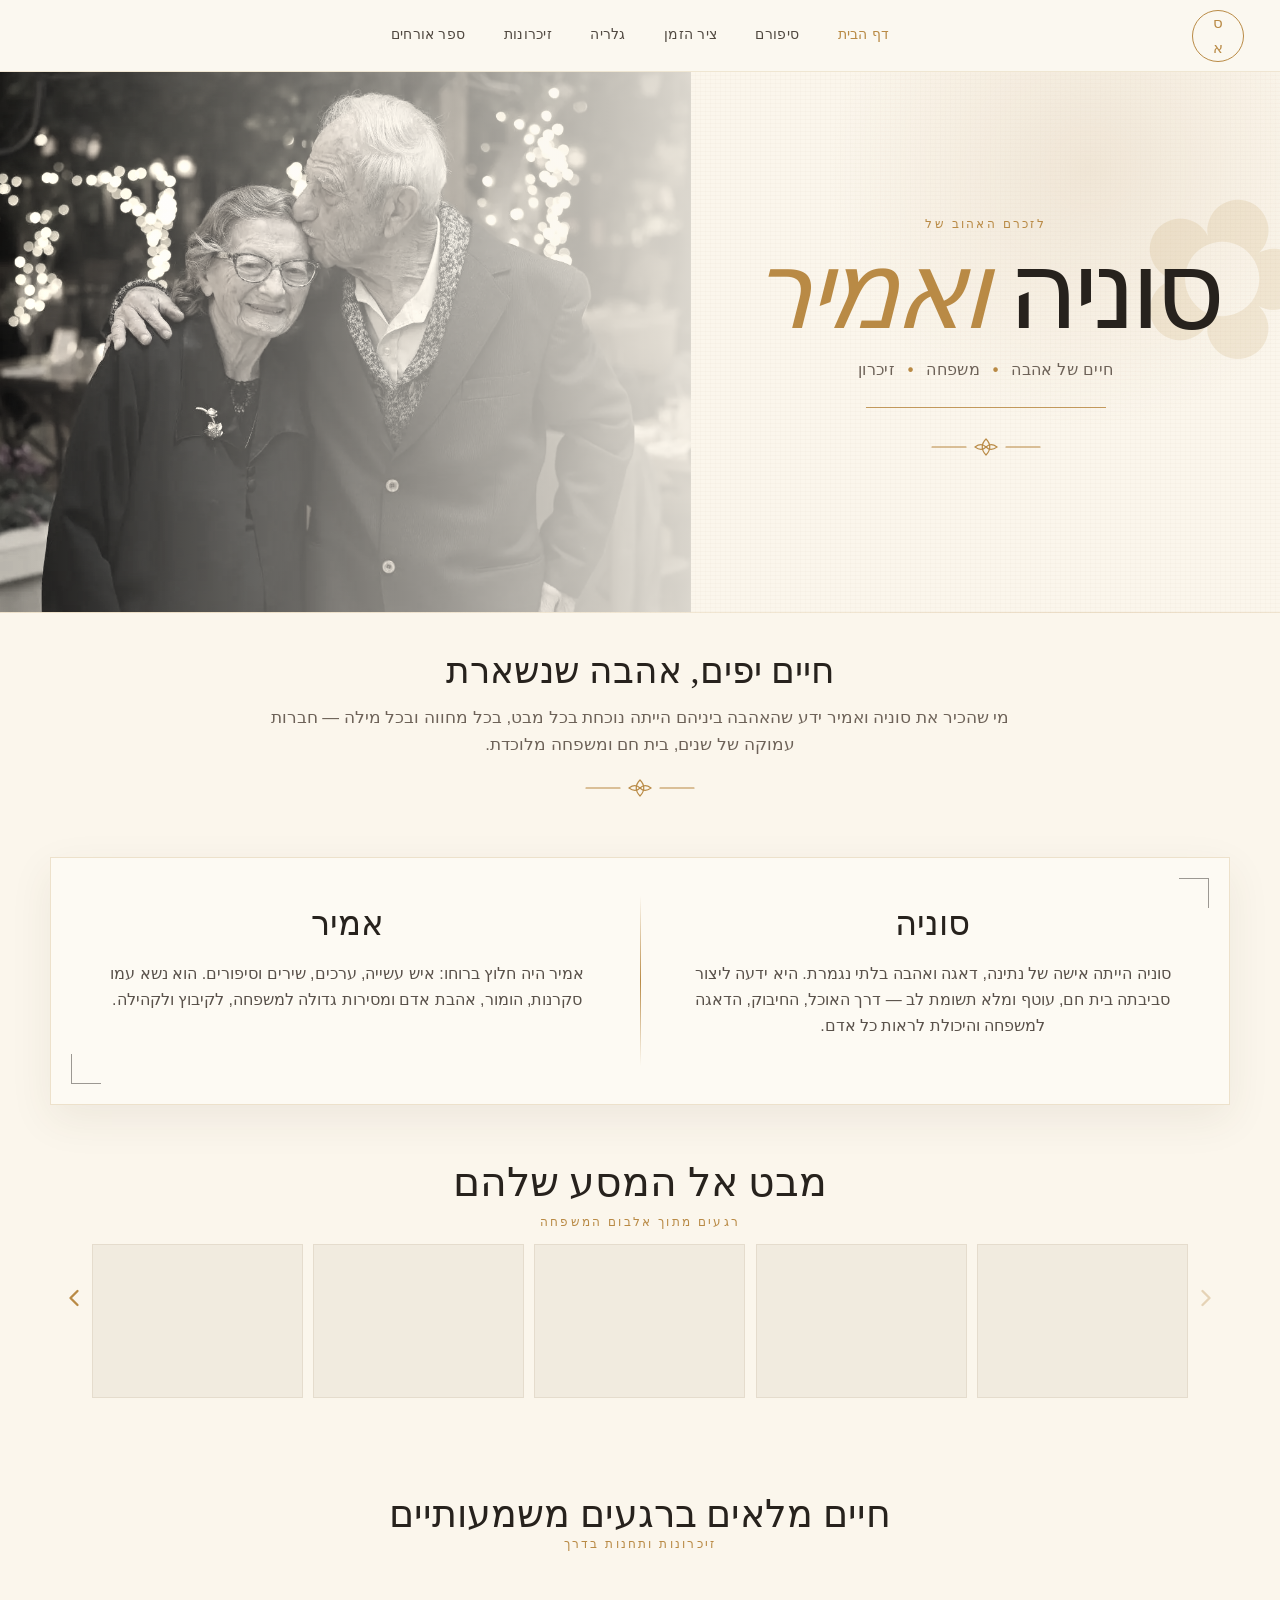
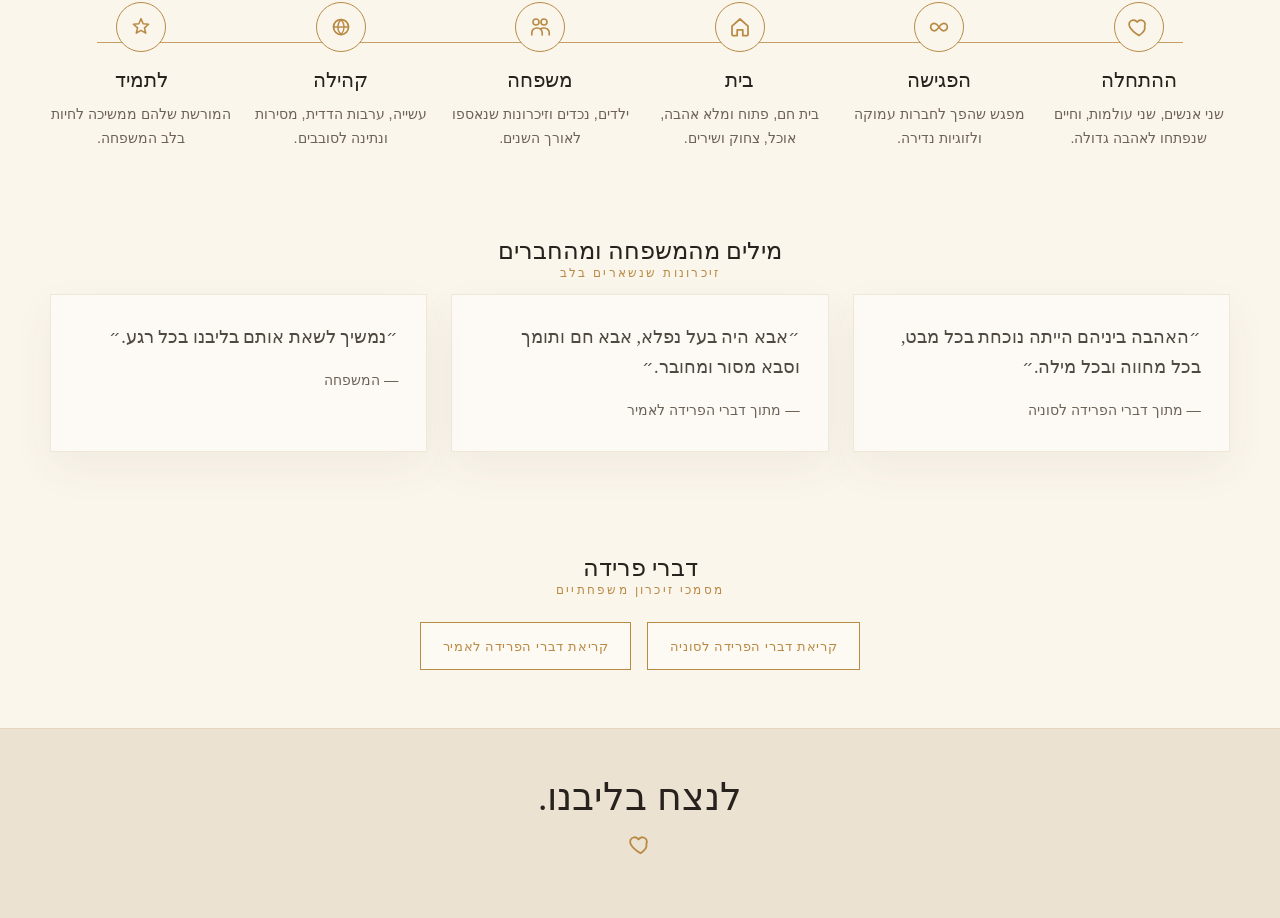
==== option-1-classic-book.html @ 961bb58c "Add files via upload" ====
<!doctype html>
<html lang="he" dir="rtl">
<head>
  <meta charset="utf-8" />
  <meta name="viewport" content="width=device-width, initial-scale=1" />
  <title>סוניה ואמיר פלוט | ספר זיכרון קלאסי</title>
  <meta name="description" content="עמוד זיכרון קלאסי, בהיר ואלגנטי לסוניה ואמיר פלוט." />
  <link rel="icon" href="data:image/svg+xml,%3Csvg xmlns='http://www.w3.org/2000/svg' viewBox='0 0 64 64'%3E%3Crect width='64' height='64' rx='32' fill='%23f6efe4'/%3E%3Ctext x='32' y='39' text-anchor='middle' font-size='24' fill='%23b98a45'%3E%D7%A1%D7%90%3C/text%3E%3C/svg%3E">
  <link rel="preload" as="image" href="assets/shared-webp/photo-24.webp" fetchpriority="high" />
  <link rel="stylesheet" href="assets/css/styles.css" />
</head>
<body class="memorial-page design-classic">
  <header class="site-header classic-header">
    <a class="brand monogram" href="index.html" aria-label="חזרה לבחירת עיצוב"><span>ס</span><span>א</span></a>
    <button class="nav-toggle" type="button" data-nav-toggle aria-label="פתיחת תפריט" aria-expanded="false">תפריט</button>
    <nav class="site-nav" data-nav aria-label="ניווט ראשי">
      <a href="#home" class="active">דף הבית</a><a href="#story" class="">סיפורם</a><a href="#timeline" class="">ציר הזמן</a><a href="#gallery" class="">גלריה</a><a href="#tributes" class="">זיכרונות</a><a href="#guestbook" class="">ספר אורחים</a>
    </nav>
    
  </header>

  <main id="home">
    <section class="classic-hero linen">
      <div class="classic-hero-image">
        <img src="assets/shared-webp/photo-24.webp" alt="סוניה ואמיר פלוט יחד" loading="eager" decoding="async" fetchpriority="high" width="1275" height="866">
      </div>
      <div class="classic-hero-copy">
        <p class="eyebrow">לזכרם האהוב של</p>
        <h1>סוניה <em>ואמיר</em></h1>
        <p class="life-dates">חיים של אהבה <span>•</span> משפחה <span>•</span> זיכרון</p>
        <div class="title-rule" aria-hidden="true"></div>
        <div class="gold-flourish" aria-hidden="true"><svg class="flourish-icon" viewBox="0 0 120 24" fill="none" aria-hidden="true"><path d="M6 12h34M80 12h34" stroke="currentColor" stroke-width="1.2" stroke-linecap="round"/><path d="M60 4c5 5 5 11 0 16-5-5-5-11 0-16Z" stroke="currentColor" stroke-width="1.2"/><path d="M49 12c4-3 8-3 11 0-3 3-7 3-11 0Zm22 0c-4-3-8-3-11 0 3 3 7 3 11 0Z" stroke="currentColor" stroke-width="1.1"/></svg></div>
      </div>
    </section>

    <section class="classic-intro section-wrap">
      <h2>חיים יפים, אהבה שנשארת</h2>
      <p>מי שהכיר את סוניה ואמיר ידע שהאהבה ביניהם הייתה נוכחת בכל מבט, בכל מחווה ובכל מילה — חברות עמוקה של שנים, בית חם ומשפחה מלוכדת.</p>
      <div class="gold-flourish" aria-hidden="true"><svg class="flourish-icon" viewBox="0 0 120 24" fill="none" aria-hidden="true"><path d="M6 12h34M80 12h34" stroke="currentColor" stroke-width="1.2" stroke-linecap="round"/><path d="M60 4c5 5 5 11 0 16-5-5-5-11 0-16Z" stroke="currentColor" stroke-width="1.2"/><path d="M49 12c4-3 8-3 11 0-3 3-7 3-11 0Zm22 0c-4-3-8-3-11 0 3 3 7 3 11 0Z" stroke="currentColor" stroke-width="1.1"/></svg></div>
    </section>

    <section id="story" class="classic-duo section-wrap">
      <article>
        <span class="corner corner-a"></span>
        <h3>סוניה</h3>
        <p>סוניה הייתה אישה של נתינה, דאגה ואהבה בלתי נגמרת. היא ידעה ליצור סביבתה בית חם, עוטף ומלא תשומת לב — דרך האוכל, החיבוק, הדאגה למשפחה והיכולת לראות כל אדם.</p>
      </article>
      <div class="classic-divider" aria-hidden="true"></div>
      <article>
        <span class="corner corner-b"></span>
        <h3>אמיר</h3>
        <p>אמיר היה חלוץ ברוחו: איש עשייה, ערכים, שירים וסיפורים. הוא נשא עמו סקרנות, הומור, אהבת אדם ומסירות גדולה למשפחה, לקיבוץ ולקהילה.</p>
      </article>
    </section>

    <section id="gallery" class="classic-gallery section-wrap" data-gallery>
      <div class="section-heading centered">
        <h2>מבט אל המסע שלהם</h2>
        <p class="eyebrow">רגעים מתוך אלבום המשפחה</p>
      </div>
      <button class="gallery-arrow prev" data-gallery-prev aria-label="תמונות קודמות"></button>
      <div class="gallery-window">
        <div class="gallery-track classic-track" data-gallery-track>
          <img src="assets/shared-webp/photo-14.webp" alt="סוניה ואמיר ביום חתונתם"  loading="lazy" decoding="async" width="619" height="1100">
          <img src="assets/shared-webp/photo-24.webp" alt="סוניה ואמיר ברגע משפחתי"  loading="lazy" decoding="async" fetchpriority="high" width="1275" height="866">
          <img src="assets/shared-webp/photo-10.webp" alt="סוניה ואמיר בטיול"  loading="lazy" decoding="async" width="1100" height="534">
          <img src="assets/shared-webp/photo-11.webp" alt="מפגש משפחתי"  loading="lazy" decoding="async" width="1100" height="825">
          <img src="assets/shared-webp/photo-13.webp" alt="חגיגה משפחתית"  loading="lazy" decoding="async" width="1100" height="1100">
          <img src="assets/shared-webp/photo-15.webp" alt="תמונה משפחתית ישנה"  loading="lazy" decoding="async" width="1100" height="619">
          <img src="assets/shared-webp/photo-17.webp" alt="משפחה וחברים"  loading="lazy" decoding="async" width="1100" height="825">
          <img src="assets/shared-webp/photo-19.webp" alt="דיוקן משפחתי מן העבר"  loading="lazy" decoding="async" width="1100" height="762">
          <img src="assets/shared-webp/photo-20.webp" alt="תמונה ישנה מאלבום המשפחה"  loading="lazy" decoding="async" width="1100" height="747">
          <img src="assets/shared-webp/photo-21.webp" alt="אמיר ברגע של שיחה"  loading="lazy" decoding="async" width="1100" height="825">
        </div>
      </div>
      <button class="gallery-arrow next" data-gallery-next aria-label="תמונות הבאות"></button>
    </section>

    <section id="timeline" class="classic-timeline section-wrap">
      <div class="section-heading centered">
        <h2>חיים מלאים ברגעים משמעותיים</h2>
        <p class="eyebrow">זיכרונות ותחנות בדרך</p>
      </div>
      <ol class="timeline-row">
        <li><span><svg class="ui-icon" viewBox="0 0 24 24" fill="none" aria-hidden="true"><path d="M12 20.5s-7.2-4.35-9.4-8.85C1.15 8.7 2.75 5.5 5.85 5.1c1.75-.22 3.35.62 4.25 2.02.9-1.4 2.5-2.24 4.25-2.02 3.1.4 4.7 3.6 3.25 6.55C19.2 16.15 12 20.5 12 20.5Z" stroke="currentColor" stroke-width="1.75" stroke-linejoin="round"/></svg></span><strong>ההתחלה</strong><p>שני אנשים, שני עולמות, וחיים שנפתחו לאהבה גדולה.</p></li>
        <li><span><svg class="ui-icon" viewBox="0 0 24 24" fill="none" aria-hidden="true"><path d="M7.4 8.25c2.45 0 3.45 2.05 4.6 3.75 1.15-1.7 2.15-3.75 4.6-3.75a3.75 3.75 0 0 1 0 7.5c-2.45 0-3.45-2.05-4.6-3.75-1.15 1.7-2.15 3.75-4.6 3.75a3.75 3.75 0 0 1 0-7.5Z" stroke="currentColor" stroke-width="1.75" stroke-linecap="round" stroke-linejoin="round"/></svg></span><strong>הפגישה</strong><p>מפגש שהפך לחברות עמוקה ולזוגיות נדירה.</p></li>
        <li><span><svg class="ui-icon" viewBox="0 0 24 24" fill="none" aria-hidden="true"><path d="M4 11.2 12 4l8 7.2v8.3a1 1 0 0 1-1 1h-4.2v-5.6H9.2v5.6H5a1 1 0 0 1-1-1v-8.3Z" stroke="currentColor" stroke-width="1.75" stroke-linecap="round" stroke-linejoin="round"/></svg></span><strong>בית</strong><p>בית חם, פתוח ומלא אהבה, אוכל, צחוק ושירים.</p></li>
        <li><span><svg class="ui-icon" viewBox="0 0 24 24" fill="none" aria-hidden="true"><path d="M8 10a3 3 0 1 0 0-6 3 3 0 0 0 0 6Zm8 0a3 3 0 1 0 0-6 3 3 0 0 0 0 6ZM3.8 20v-2.1A4.9 4.9 0 0 1 8.7 13h.6a4.9 4.9 0 0 1 4.9 4.9V20M13.3 13.55A4.8 4.8 0 0 1 16 13h.4a4.8 4.8 0 0 1 4.8 4.8V20" stroke="currentColor" stroke-width="1.65" stroke-linecap="round" stroke-linejoin="round"/></svg></span><strong>משפחה</strong><p>ילדים, נכדים וזיכרונות שנאספו לאורך השנים.</p></li>
        <li><span><svg class="ui-icon" viewBox="0 0 24 24" fill="none" aria-hidden="true"><circle cx="12" cy="12" r="7.5" stroke="currentColor" stroke-width="1.75"/><path d="M4.5 12h15M12 4.5c2.1 2.25 3.15 4.75 3.15 7.5S14.1 17.25 12 19.5C9.9 17.25 8.85 14.75 8.85 12S9.9 6.75 12 4.5Z" stroke="currentColor" stroke-width="1.35" stroke-linecap="round"/></svg></span><strong>קהילה</strong><p>עשייה, ערבות הדדית, מסירות ונתינה לסובבים.</p></li>
        <li><span><svg class="ui-icon" viewBox="0 0 24 24" fill="none" aria-hidden="true"><path d="m12 3.7 2.15 5.05 5.45.48-4.13 3.6 1.23 5.34L12 15.42l-4.7 2.75 1.23-5.34-4.13-3.6 5.45-.48L12 3.7Z" stroke="currentColor" stroke-width="1.6" stroke-linejoin="round"/></svg></span><strong>לתמיד</strong><p>המורשת שלהם ממשיכה לחיות בלב המשפחה.</p></li>
      </ol>
    </section>

    <section id="tributes" class="classic-tributes section-wrap">
      <div class="section-heading centered">
        <h2>מילים מהמשפחה ומהחברים</h2>
        <p class="eyebrow">זיכרונות שנשארים בלב</p>
      </div>
      <div class="quote-grid">
        <blockquote>״האהבה ביניהם הייתה נוכחת בכל מבט, בכל מחווה ובכל מילה.״<cite>— מתוך דברי הפרידה לסוניה</cite></blockquote>
        <blockquote>״אבא היה בעל נפלא, אבא חם ותומך וסבא מסור ומחובר.״<cite>— מתוך דברי הפרידה לאמיר</cite></blockquote>
        <blockquote>״נמשיך לשאת אותם בליבנו בכל רגע.״<cite>— המשפחה</cite></blockquote>
      </div>
    </section>

    <section id="guestbook" class="memorial-documents section-wrap">
      <div class="section-heading centered">
        <h2>דברי פרידה</h2>
        <p class="eyebrow">מסמכי זיכרון משפחתיים</p>
      </div>
      <div class="document-links">
        <a href="assets/docs/farewell-sonia.pdf" target="_blank" rel="noopener">קריאת דברי הפרידה לסוניה</a>
        <a href="assets/docs/farewell-amir.pdf" target="_blank" rel="noopener">קריאת דברי הפרידה לאמיר</a>
      </div>
    </section>
  </main>

  <footer class="classic-footer">
    <p>לנצח בליבנו.</p>
    <span><svg class="ui-icon" viewBox="0 0 24 24" fill="none" aria-hidden="true"><path d="M12 20.5s-7.2-4.35-9.4-8.85C1.15 8.7 2.75 5.5 5.85 5.1c1.75-.22 3.35.62 4.25 2.02.9-1.4 2.5-2.24 4.25-2.02 3.1.4 4.7 3.6 3.25 6.55C19.2 16.15 12 20.5 12 20.5Z" stroke="currentColor" stroke-width="1.75" stroke-linejoin="round"/></svg></span>
  </footer>
  <script src="assets/js/main.js"></script>
</body>
</html>
---- assets/css/styles.css ----
:root {
  --serif: 'Noto Serif Hebrew', 'Times New Roman', Georgia, serif;
  --sans: 'Segoe UI', Arial, 'Noto Sans Hebrew', sans-serif;
  --ivory: #fbf6ec;
  --paper: #f4ecdf;
  --paper-2: #eadbc6;
  --ink: #27221d;
  --muted: #70655b;
  --gold: #b98a45;
  --copper: #bd7747;
  --bronze: #a8663e;
  --deep: #141211;
  --deep-2: #1d1a18;
  --plum: #342632;
  --aubergine: #45313d;
  --line: rgba(185, 138, 69, .28);
  --shadow: 0 26px 80px rgba(83, 58, 33, .16);
  --dark-shadow: 0 28px 90px rgba(0,0,0,.44);
}

* { box-sizing: border-box; }
html { scroll-behavior: smooth; direction: rtl; }
body {
  margin: 0;
  font-family: var(--sans);
  color: var(--ink);
  background: var(--ivory);
  line-height: 1.65;
  text-rendering: optimizeLegibility;
}
img { max-width: 100%; display: block; }
.ui-icon, .link-icon { inline-size: 1.2em; block-size: 1.2em; display: inline-block; vertical-align: -0.18em; }
.flourish-icon { inline-size: min(120px, 40vw); block-size: auto; display: inline-block; }
a { color: inherit; text-decoration: none; }
button, input, textarea { font: inherit; }
::selection { background: rgba(185, 138, 69, .28); }

.linen {
  background:
    radial-gradient(circle at 14% 20%, rgba(185,138,69,.12), transparent 30%),
    radial-gradient(circle at 85% 18%, rgba(226,210,188,.45), transparent 22%),
    repeating-linear-gradient(0deg, rgba(122,91,55,.025), rgba(122,91,55,.025) 1px, transparent 1px, transparent 4px),
    repeating-linear-gradient(90deg, rgba(122,91,55,.018), rgba(122,91,55,.018) 1px, transparent 1px, transparent 5px),
    var(--ivory);
}
.paper-grain {
  background:
    radial-gradient(circle at 10% 15%, rgba(170,130,61,.12), transparent 27%),
    radial-gradient(circle at 80% 10%, rgba(60,45,30,.055), transparent 30%),
    repeating-linear-gradient(90deg, rgba(60,48,35,.023), rgba(60,48,35,.023) 1px, transparent 1px, transparent 5px),
    #fbf8f1;
}
.section-wrap { width: min(1180px, calc(100% - 44px)); margin-inline: auto; }
.centered { text-align: center; }
.eyebrow {
  margin: 0 0 .7rem;
  color: var(--gold);
  font-weight: 800;
  font-size: .78rem;
  letter-spacing: .18em;
  text-transform: uppercase;
}
.section-heading h2,
.chapter-heading h2 {
  font-family: var(--serif);
  font-weight: 500;
  line-height: 1;
  margin: 0;
}
.life-dates { color: var(--muted); font-weight: 600; letter-spacing: .02em; }
.life-dates span { color: var(--gold); margin-inline: .5rem; }
.thin-rule, .title-rule { width: 92px; height: 1px; background: var(--gold); margin: 24px 0; opacity: .85; }
.outline-button,
.copper-button,
.ghost-button,
.document-links a,
.candle-button {
  display: inline-flex;
  align-items: center;
  justify-content: center;
  min-height: 44px;
  border: 1px solid currentColor;
  padding: .76rem 1.35rem;
  font-weight: 800;
  font-size: .82rem;
  letter-spacing: .05em;
  transition: transform .18s ease, background .18s ease, border-color .18s ease, color .18s ease;
  cursor: pointer;
}
.outline-button:hover,
.copper-button:hover,
.ghost-button:hover,
.document-links a:hover,
.candle-button:hover { transform: translateY(-2px); }
.text-link { color: var(--gold); font-weight: 800; font-size: .92rem; letter-spacing: .02em; }
.desktop-only { display: inline-flex; }

/* Index */
.index-page {
  min-height: 100vh;
  display: grid;
  place-items: center;
  background:
    radial-gradient(circle at 12% 20%, rgba(185,145,77,.18), transparent 26%),
    radial-gradient(circle at 86% 82%, rgba(83,55,33,.12), transparent 30%),
    #f7f0e6;
}
.option-index { width: min(1120px, calc(100% - 36px)); padding: 60px 0; }
.index-kicker { margin: 0 0 .6rem; color: var(--gold); font-weight: 800; letter-spacing: .14em; }
.option-index h1 { font-family: var(--serif); font-size: clamp(3.4rem, 8vw, 7rem); line-height: .9; margin: 0 0 1.2rem; letter-spacing: -.04em; font-weight: 500; }
.index-intro { max-width: 780px; color: #62574c; font-size: 1.12rem; }
.option-grid { display: grid; grid-template-columns: repeat(3, 1fr); gap: 18px; margin-top: 42px; }
.option-card {
  min-height: 360px;
  border: 1px solid rgba(68,49,32,.12);
  padding: 28px;
  display: flex;
  flex-direction: column;
  justify-content: flex-end;
  position: relative;
  overflow: hidden;
  box-shadow: var(--shadow);
}
.option-card::before { content: ''; position: absolute; inset: 0; opacity: .93; transition: transform .3s ease; }
.option-card:hover::before { transform: scale(1.04); }
.option-card > * { position: relative; z-index: 1; }
.option-card span { color: var(--gold); letter-spacing: .12em; font-size: .82rem; font-weight: 800; }
.option-card h2 { font-family: var(--serif); font-size: 2.35rem; line-height: 1; margin: .8rem 0; font-weight: 500; }
.option-card p { max-width: 310px; margin: 0; color: #655c52; }
.classic-card::before { background: linear-gradient(180deg, rgba(255,255,255,.25), rgba(248,241,230,.96)), url('../shared-webp/photo-24.webp') center/cover; }
.gallery-card::before { background: linear-gradient(135deg, rgba(251,248,241,.94), rgba(224,210,190,.86)), url('../shared-webp/photo-14.webp') center/cover; }
.museum-card { color: #f7ead9; background: #171514; }
.museum-card::before { background: linear-gradient(180deg, rgba(12,10,9,.08), rgba(12,10,9,.92)), url('../shared-webp/photo-24.webp') center/cover; }
.museum-card p { color: #d3bca2; }
.index-note { margin-top: 34px; padding: 24px; background: rgba(255,255,255,.38); border: 1px solid rgba(185,138,69,.2); }
.index-note h2 { font-family: var(--serif); margin: 0 0 .35rem; font-size: 1.7rem; font-weight: 500; }
.index-note p { margin: 0; color: var(--muted); }
code { direction: ltr; unicode-bidi: embed; background: rgba(255,255,255,.6); border: 1px solid rgba(0,0,0,.06); padding: .08rem .35rem; border-radius: 6px; }

/* Shared header */
.site-header {
  position: sticky;
  top: 0;
  z-index: 20;
  min-height: 72px;
  padding: 0 36px;
  display: flex;
  align-items: center;
  gap: 26px;
  border-bottom: 1px solid rgba(185,145,77,.18);
  backdrop-filter: blur(14px);
}
.brand { font-family: var(--serif); color: var(--gold); font-weight: 700; white-space: nowrap; }
.monogram {
  width: 52px;
  height: 52px;
  border: 1px solid var(--gold);
  border-radius: 999px;
  display: grid;
  place-items: center;
  line-height: .85;
  font-size: .92rem;
  letter-spacing: .04em;
}
.site-nav { margin-inline-start: auto; display: flex; align-items: center; gap: clamp(16px, 3vw, 40px); }
.site-nav a { font-size: .86rem; letter-spacing: .02em; font-weight: 800; color: #514941; }
.site-nav a.active,
.site-nav a:hover { color: var(--gold); }
.nav-toggle { display: none; margin-inline-start: auto; border: 1px solid var(--line); background: transparent; color: inherit; padding: .55rem .8rem; letter-spacing: .05em; }

/* Option 1 — classic printed memorial book */
.design-classic { --gold: #b98a45; --muted: #6d6258; --deep: #25231f; background: var(--ivory); }
.classic-header { background: rgba(251,248,241,.87); justify-content: center; }
.classic-header .brand { position: absolute; inset-inline-start: 36px; }
.classic-header .site-nav { margin: 0; }
.classic-hero {
  min-height: 575px;
  display: grid;
  grid-template-columns: 1.05fr .95fr;
  align-items: center;
  border-bottom: 1px solid rgba(185,145,77,.16);
  position: relative;
  overflow: hidden;
}
.classic-hero::before,
.classic-hero::after {
  content: '✿';
  position: absolute;
  color: rgba(185,145,77,.15);
  font-size: clamp(9rem, 17vw, 19rem);
  line-height: 1;
  z-index: 0;
}
.classic-hero::before { inset-inline-start: -42px; inset-block-end: -24px; transform: rotate(-18deg); }
.classic-hero::after { inset-inline-end: -35px; inset-block-start: 96px; transform: rotate(18deg); }
.classic-hero-image { align-self: end; position: relative; z-index: 1; order: 2; }
.classic-hero-image::after {
  content: '';
  position: absolute;
  inset: 0;
  background: linear-gradient(90deg, rgba(251,246,236,0), rgba(251,246,236,.86));
  pointer-events: none;
}
.classic-hero-image img {
  width: 100%;
  height: 555px;
  object-fit: cover;
  filter: grayscale(.9) sepia(.18) contrast(.95) brightness(1.06);
  mix-blend-mode: multiply;
  object-position: center;
}
.classic-hero-copy { text-align: center; padding: 3rem; position: relative; z-index: 2; order: 1; }
.classic-hero-copy h1 { font-family: var(--serif); font-size: clamp(4.7rem, 8.4vw, 8.5rem); line-height: .88; font-weight: 500; margin: .32rem 0 1.05rem; letter-spacing: -.045em; }
.classic-hero-copy em { color: var(--gold); font-style: italic; }
.classic-hero-copy .title-rule { margin-inline: auto; width: 240px; }
.gold-flourish { color: var(--gold); font-size: 1.45rem; margin-top: 14px; }
.classic-intro { text-align: center; padding: 34px 20px 22px; }
.classic-intro h2 { font-family: var(--serif); font-size: clamp(1.65rem, 3vw, 2.25rem); font-weight: 500; max-width: 820px; margin: 0 auto .5rem; line-height: 1.35; }
.classic-intro p { max-width: 760px; margin: 0 auto; color: var(--muted); font-size: 1.05rem; }
.classic-duo {
  margin-top: 24px;
  display: grid;
  grid-template-columns: 1fr auto 1fr;
  gap: 34px;
  border: 1px solid rgba(185,145,77,.24);
  background: rgba(255,255,255,.36);
  padding: 38px;
  box-shadow: 0 14px 40px rgba(78,59,38,.08);
  position: relative;
}
.classic-duo article { text-align: center; position: relative; }
.classic-duo h3 { font-family: var(--serif); font-size: 2.1rem; margin: 0 0 .55rem; font-weight: 500; }
.classic-duo p { color: #59514a; margin: 0 auto; max-width: 480px; }
.classic-divider { width: 1px; background: linear-gradient(transparent, var(--gold), transparent); min-height: 170px; }
.corner { position: absolute; width: 30px; height: 30px; border-color: var(--gold); opacity: .45; }
.corner-a { inset-block-start: -18px; inset-inline-start: -18px; border-block-start: 1px solid; border-inline-start: 1px solid; }
.corner-b { inset-block-end: -18px; inset-inline-end: -18px; border-block-end: 1px solid; border-inline-end: 1px solid; }
.classic-gallery { position: relative; padding: 58px 42px; }
.classic-gallery h2 { font-size: 2.55rem; margin: 0 0 8px; }
.gallery-window { overflow: hidden; }
.gallery-track { display: flex; gap: 10px; transition: transform .35s ease; direction: ltr; }
.gallery-track img { cursor: zoom-in; background: #ddd; }
.classic-track img { flex: 0 0 calc((100% - 40px) / 5); aspect-ratio: 1.45; object-fit: cover; border: 1px solid rgba(185,145,77,.18); filter: grayscale(.55) sepia(.14); }
.gallery-arrow { position: absolute; top: 55%; transform: translateY(-50%); border: 0; background: transparent; color: var(--gold); font-size: 3rem; cursor: pointer; z-index: 3; line-height: 1; }
.gallery-arrow.prev { inset-inline-start: 0; }
.gallery-arrow.next { inset-inline-end: 0; }
.classic-timeline { padding: 40px 0 58px; }
.classic-timeline h2 { font-size: 2.4rem; margin-top: 0; }
.timeline-row { list-style: none; margin-block: 44px 0; margin-inline: 0; padding-inline-start: 0; display: grid; grid-template-columns: repeat(auto-fit, minmax(min(170px, 100%), 1fr)); gap: 2rem 1.1rem; position: relative; direction: rtl; }
.timeline-row::before { content: ''; position: absolute; inset-block-start: 44px; inset-inline: 4%; height: 1px; background: var(--gold); opacity: .8; }
.timeline-row li { text-align: center; position: relative; padding-block-start: 4px; display: flex; flex-direction: column; align-items: center; }
.timeline-row li span { width: 50px; height: 50px; margin-block: 0 12px; margin-inline: auto; border: 1px solid var(--gold); border-radius: 50%; display: grid; place-items: center; color: var(--gold); background: var(--ivory); }
.timeline-row strong { display: block; font-family: var(--serif); font-size: 1.25rem; font-weight: 500; }
.timeline-row p { font-size: .9rem; color: var(--muted); margin-block: .35rem 0; margin-inline: 0; }
.classic-tributes { padding: 30px 0 64px; }
.quote-grid { display: grid; grid-template-columns: repeat(3, 1fr); gap: 24px; }
.quote-grid blockquote {
  margin: 0;
  padding: 28px;
  background: rgba(255,255,255,.5);
  border: 1px solid rgba(185,145,77,.18);
  font-family: var(--serif);
  font-size: 1.13rem;
  color: #504942;
  box-shadow: 0 16px 40px rgba(67,50,30,.06);
}
.quote-grid cite { display: block; margin-top: 1rem; font-family: var(--sans); font-style: normal; color: var(--muted); font-size: .9rem; }
.memorial-documents { padding: 40px 0 58px; }
.document-links { display: flex; justify-content: center; gap: 16px; flex-wrap: wrap; margin-top: 22px; }
.document-links a { color: var(--gold); background: rgba(255,255,255,.36); }
.classic-footer { text-align: center; padding: 38px 20px 54px; background: rgba(215,197,173,.42); border-top: 1px solid rgba(185,145,77,.16); }
.classic-footer p { font-family: var(--serif); font-size: 2.35rem; margin: 0; }
.classic-footer span { color: var(--gold); font-size: 1.3rem; }

/* Option 2 — modern gallery / art directed cream */
.design-gallery { --gold: #aa823d; --deep: #25211d; --muted: #6f665d; background: #fbf8f1; }
.gallery-header { background: rgba(251,248,241,.9); }
.gallery-header .outline-button { color: var(--gold); margin-inline-start: 16px; }
.gallery-hero {
  min-height: 640px;
  display: grid;
  grid-template-columns: .92fr 1.08fr;
  align-items: center;
  gap: 3vw;
  padding: 54px min(8vw, 92px) 0;
  border-bottom: 1px solid rgba(81,65,42,.09);
  overflow: hidden;
}
.gallery-hero-copy { max-width: 560px; justify-self: end; padding-bottom: 52px; }
.gallery-hero-copy h1 { font-family: var(--serif); font-size: clamp(4.6rem, 8.3vw, 8.2rem); line-height: .88; font-weight: 500; letter-spacing: -.05em; margin: 0 0 .7rem; }
.gallery-hero-copy p:not(.eyebrow):not(.life-dates) { max-width: 440px; color: #51483f; font-size: 1.05rem; }
.gallery-hero-copy .outline-button { color: var(--gold); margin-top: 16px; }
.gallery-hero-photo { margin: 0; position: relative; min-height: 540px; align-self: end; }
.gallery-hero-photo::before { content: ''; position: absolute; inset: -30px 34px 34px -32px; background: #eadbc6; opacity: .55; z-index: 0; }
.gallery-hero-photo::after { content: 'זיכרון / אהבה / משפחה'; position: absolute; inset-inline-end: 20px; inset-block-start: 36px; color: rgba(170,130,61,.35); font-family: var(--serif); writing-mode: vertical-rl; letter-spacing: .06em; }
.gallery-hero-photo img { position: relative; z-index: 1; width: 100%; height: 575px; object-fit: cover; object-position: center; filter: grayscale(.84) sepia(.18) brightness(1.08); mix-blend-mode: multiply; }
.gallery-hero-photo figcaption { position: absolute; z-index: 2; inset-inline-start: 26px; inset-block-end: 18px; color: #8c7d6b; font-size: .85rem; background: rgba(251,248,241,.72); padding: .35rem .6rem; }
.gallery-story { padding: 64px 0; display: grid; grid-template-columns: 270px 1fr 290px; gap: 52px; align-items: center; }
.polaroid-card { margin: 0; padding: 13px 13px 40px; background: #f6efe4; box-shadow: 0 16px 45px rgba(54,42,29,.15); transform: rotate(-1.5deg); }
.polaroid-card img { aspect-ratio: 1; object-fit: cover; filter: grayscale(.55) sepia(.15); }
.polaroid-card figcaption { margin-top: 10px; color: #9b7e52; font-size: .8rem; letter-spacing: .04em; }
.gallery-story h2 { font-family: var(--serif); font-weight: 500; font-size: clamp(2rem, 4vw, 3.1rem); line-height: 1.05; margin: 0 0 1rem; }
.gallery-story article p { color: var(--muted); font-size: 1.05rem; }
.gallery-story blockquote { margin: 0; padding-block: 0; padding-inline: 34px 0; border-inline-start: 1px solid var(--gold); font-family: var(--serif); font-size: 1.45rem; line-height: 1.35; color: #51483f; }
.gallery-story blockquote span { color: var(--gold); display: block; font-size: 4rem; line-height: .5; }
.gallery-band { position: relative; display: grid; grid-template-columns: 240px 1fr; gap: 34px; align-items: center; padding: 32px; background: rgba(226,214,195,.55); border: 1px solid rgba(138,104,57,.12); box-shadow: 0 18px 50px rgba(73,53,33,.08); }
.gallery-band-title h2 { font-family: var(--serif); font-weight: 500; font-size: 2.6rem; line-height: 1.02; margin: 0 0 1.2rem; }
.magazine-track img { flex: 0 0 calc((100% - 30px) / 4); aspect-ratio: 1.35; object-fit: cover; border: 6px solid #fbf8f1; box-shadow: 0 12px 24px rgba(63,49,32,.12); }
.gallery-timeline { margin-top: 64px; padding: 56px 0 70px; }
.gallery-timeline h2 { font-size: 2.75rem; }
.gallery-row li span { background: #fbf8f1; }
.modern-tributes { padding: 66px 0 36px; }
.gallery-footer { text-align: center; padding: 38px 20px; background: #eadbc6; color: #51483f; font-family: var(--serif); font-size: 1.5rem; border-top: 1px solid rgba(170,130,61,.18); }

/* Option 3 — dark museum exhibition */
.design-museum { background: var(--deep); color: #f4e9dc; --gold: #bd7747; --muted: #bfa992; }
.museum-header { background: rgba(18,16,15,.82); border-bottom-color: rgba(189,119,71,.25); color: #f3e6d6; }
.museum-header .brand { color: var(--gold); font-family: var(--sans); letter-spacing: .16em; font-weight: 800; }
.museum-header .site-nav a { color: #d2c2af; }
.museum-header .site-nav a.active,
.museum-header .site-nav a:hover { color: var(--gold); }
.candle-button { color: var(--gold); min-height: 40px; padding: .65rem 1.1rem; }
.museum-hero { min-height: 570px; position: relative; overflow: hidden; display: grid; align-items: center; padding: 70px 8vw 40px; isolation: isolate; }
.museum-hero::before { content: ''; position: absolute; inset: 0; background: radial-gradient(circle at 72% 32%, rgba(189,119,71,.16), transparent 28%), linear-gradient(90deg, rgba(15,13,12,.25), rgba(15,13,12,.9) 82%); z-index: 1; }
.museum-hero img { position: absolute; inset: 0; width: 100%; height: 100%; object-fit: cover; object-position: center 35%; filter: grayscale(.92) sepia(.24) brightness(.78); z-index: 0; }
.museum-rail { position: absolute; inset-inline-end: 0; inset-block: 0; width: 122px; z-index: 3; background: rgba(15,14,13,.74); border-inline-start: 1px solid rgba(189,119,71,.55); display: grid; justify-items: center; align-content: center; gap: 34px; }
.museum-rail .seal { width: 68px; height: 68px; border: 1px solid var(--gold); border-radius: 50%; display: grid; place-items: center; color: var(--gold); font-size: .74rem; line-height: 1.15; text-align: center; transform: rotate(-12deg); }
.museum-rail span { width: 1px; height: 130px; background: var(--gold); opacity: .7; }
.museum-rail p { margin: 0; color: #e7d7c6; font-weight: 800; letter-spacing: .08em; text-align: center; font-size: .85rem; }
.museum-hero-panel { position: relative; z-index: 2; max-width: 560px; margin-inline-start: 90px; background: rgba(24,20,21,.83); padding: 38px; box-shadow: var(--dark-shadow); border: 1px solid rgba(189,119,71,.22); }
.museum-hero-panel h1 { font-family: var(--serif); font-weight: 500; font-size: clamp(4.2rem, 7.4vw, 7.5rem); line-height: .9; margin: 0 0 .8rem; letter-spacing: -.045em; }
.museum-hero-panel em { color: var(--gold); font-style: normal; }
.museum-hero-panel p:not(.eyebrow):not(.life-dates) { color: #d8c8b5; max-width: 410px; }
.button-row { display: flex; gap: 14px; flex-wrap: wrap; margin-top: 24px; }
.copper-button { background: var(--gold); color: #170f0c; border-color: var(--gold); }
.ghost-button { color: #e6d5c0; border-color: rgba(230,213,192,.4); }
.hand-note { position: absolute; z-index: 3; inset-inline-end: 8vw; inset-block-end: 54px; color: var(--gold); font-family: var(--serif); font-size: 1.18rem; font-style: italic; transform: rotate(-4deg); line-height: 1.45; }
.museum-about { display: grid; grid-template-columns: .86fr 1.14fr; min-height: 190px; }
.museum-quote { background: linear-gradient(135deg, #352733, #201b1d); padding: 42px 8vw 42px 5vw; position: relative; }
.museum-quote blockquote { margin: 0; font-family: var(--serif); font-size: 1.65rem; line-height: 1.32; color: #f3e1cb; }
.parchment-panel { background: #efe1cb; color: #2f261f; padding: 42px 5vw; position: relative; }
.parchment-panel::after { content: ''; position: absolute; inset-inline-end: 6vw; inset-block-start: 45px; width: 6rem; height: 6rem; color: rgba(105,83,61,.12); background: currentColor; mask: url("data:image/svg+xml,%3Csvg xmlns='http://www.w3.org/2000/svg' viewBox='0 0 24 24'%3E%3Cpath fill='black' d='M3 5h18v14H3V5Zm2.2 2 6.8 5.1L18.8 7H5.2ZM5 17h14V8.9l-7 5.25-7-5.25V17Z'/%3E%3C/svg%3E") center/contain no-repeat; }
.parchment-panel h2 { font-family: var(--serif); font-weight: 500; font-size: 2.15rem; margin: 0 0 .5rem; }
.parchment-panel p { max-width: 720px; }
.fragment-gallery { position: relative; padding: 54px 4vw 62px; background: #161514; border-top: 1px solid rgba(189,119,71,.18); }
.chapter-heading { display: flex; align-items: end; gap: 22px; margin-bottom: 30px; }
.chapter-heading h2 { font-size: clamp(2.4rem, 4vw, 3.9rem); }
.chapter-heading span { color: var(--gold); font-family: var(--serif); font-style: italic; }
.view-all { position: absolute; inset-inline-end: 5vw; inset-block-start: 72px; color: var(--gold); font-weight: 800; }
.collage-track { align-items: end; padding: 14px 0 12px; }
.collage-track img { flex: 0 0 230px; height: 230px; object-fit: cover; border: 8px solid #d9c7ae; box-shadow: 0 20px 45px rgba(0,0,0,.45); filter: grayscale(.55) sepia(.18); }
.collage-track img:nth-child(1) { height: 260px; transform: rotate(-3deg); }
.collage-track img:nth-child(3) { flex-basis: 320px; height: 245px; }
.collage-track img:nth-child(5) { transform: rotate(2deg); }
.museum-journey { display: grid; grid-template-columns: 260px 1fr; gap: 36px; padding: 52px 4vw; background: #1b1918; border-top: 1px solid rgba(189,119,71,.14); }
.side-title { display: block; margin: 0; }
.side-title h2 { margin: 0 0 .35rem; }
.side-title span { display: block; color: var(--gold); font-family: var(--serif); font-style: italic; }
.journey-path { list-style: none; margin-block: 10px 0; margin-inline: 0; padding-inline-start: 0; display: grid; grid-template-columns: repeat(auto-fit, minmax(min(150px, 100%), 1fr)); gap: 2rem 1rem; position: relative; direction: rtl; }
.journey-path::before { content: ''; position: absolute; inset-block-start: 37px; inset-inline: 4%; height: 2px; background: linear-gradient(90deg, transparent, rgba(189,119,71,.75), transparent); }
.journey-path li { position: relative; text-align: center; display: flex; flex-direction: column; align-items: center; }
.journey-path li span { width: 64px; height: 64px; margin-block: 0 12px; margin-inline: auto; border: 1px solid var(--gold); border-radius: 50%; display: grid; place-items: center; background: #1b1918; color: var(--gold); }
.journey-path strong { display: block; font-family: var(--serif); font-size: 1.25rem; color: #eddbc7; font-weight: 500; }
.journey-path p { color: #bda991; font-size: .9rem; margin-block: .35rem 0; margin-inline: 0; }
.museum-tributes { display: grid; grid-template-columns: 260px 1fr 160px; gap: 34px; align-items: center; padding: 54px 4vw 66px; background: #171514; border-top: 1px solid rgba(189,119,71,.14); }
.note-cards { display: grid; grid-template-columns: repeat(3, 1fr); gap: 22px; }
.note-cards blockquote { margin: 0; min-height: 150px; padding: 25px; background: #4b3543; color: #f3e3d0; font-family: var(--serif); font-size: 1.08rem; box-shadow: var(--dark-shadow); position: relative; }
.note-cards blockquote:nth-child(2) { background: #ead9c1; color: #30241e; transform: translateY(10px); }
.note-cards blockquote:nth-child(3) { background: #3c2b37; }
.note-cards cite { display: block; color: var(--gold); margin-top: 1rem; font-family: var(--sans); font-style: normal; }
.share-memory { color: var(--gold); border: 1px solid rgba(189,119,71,.45); padding: 1rem; text-align: center; font-weight: 800; }
.museum-footer { position: relative; min-height: 190px; display: grid; place-items: center; text-align: center; overflow: hidden; background: linear-gradient(rgba(18,16,15,.1), rgba(18,16,15,.86)), url('../shared-webp/photo-10.webp') center/cover; border-top: 1px solid rgba(189,119,71,.2); }
.museum-footer p { font-family: var(--serif); font-size: clamp(2.6rem, 5vw, 5rem); margin: 0; letter-spacing: .08em; }
.museum-footer em { color: #fff1df; font-style: italic; letter-spacing: 0; }
.museum-footer small { position: absolute; bottom: 22px; color: #cebca5; }

/* Lightbox */
.lightbox { position: fixed; inset: 0; z-index: 100; display: grid; place-items: center; background: rgba(11,10,9,.84); padding: 24px; opacity: 0; pointer-events: none; transition: opacity .2s ease; }
.lightbox.is-open { opacity: 1; pointer-events: auto; }
.lightbox img { max-width: min(1100px, 92vw); max-height: 86vh; object-fit: contain; box-shadow: 0 30px 100px rgba(0,0,0,.58); }
.lightbox button { position: absolute; inset-block-start: 22px; inset-inline-end: 22px; width: 42px; height: 42px; border: 1px solid rgba(255,255,255,.55); color: #fff; background: rgba(255,255,255,.08); border-radius: 50%; cursor: pointer; display: grid; place-items: center; }

@media (max-width: 980px) {
  .desktop-only { display: none; }
  .site-header { min-height: 66px; padding: 0 18px; }
  .nav-toggle { display: inline-flex; }
  .site-nav { position: absolute; inset-block-start: 66px; inset-inline: 14px; display: none; flex-direction: column; align-items: stretch; gap: 0; padding: 12px; background: rgba(251,246,236,.98); border: 1px solid var(--line); box-shadow: var(--shadow); }
  .museum-header .site-nav { background: rgba(22,19,18,.98); }
  .site-nav.is-open { display: flex; }
  .site-nav a { padding: .8rem; border-bottom: 1px solid rgba(185,145,77,.15); }
  .classic-header .brand { position: static; }
  .classic-header { justify-content: flex-start; }
  .classic-hero, .gallery-hero { grid-template-columns: 1fr; min-height: auto; padding: 34px 22px 0; }
  .classic-hero-image, .classic-hero-copy { order: initial; }
  .classic-hero-image img, .gallery-hero-photo img { height: 390px; }
  .classic-hero-copy { padding: 2rem 1rem; }
  .classic-hero-image::after { background: linear-gradient(0deg, rgba(251,246,236,.92), rgba(251,246,236,0)); }
  .classic-duo, .gallery-story, .gallery-band, .museum-about, .museum-journey, .museum-tributes { grid-template-columns: 1fr; }
  .classic-divider { width: 100%; height: 1px; min-height: 1px; }
  .note-cards, .quote-grid, .option-grid { grid-template-columns: 1fr; }
  .timeline-row, .journey-path { grid-template-columns: repeat(auto-fit, minmax(min(230px, 100%), 1fr)); }
  .timeline-row::before, .journey-path::before { display: none; }
  .classic-track img, .magazine-track img { flex-basis: 78%; }
  .museum-hero { padding: 96px 22px 36px; }
  .museum-rail { width: 86px; opacity: .55; }
  .museum-hero-panel { margin-inline-start: 54px; padding: 28px; }
  .hand-note { display: none; }
  .collage-track img { flex-basis: 74%; }
  .gallery-story blockquote { padding-block-start: 18px; padding-inline: 0; border-inline-start: 0; border-block-start: 1px solid var(--gold); }
  .view-all { position: static; display: inline-block; margin-bottom: 18px; }
  .chapter-heading { display: block; }
  .museum-tributes .share-memory { width: fit-content; }
}

@media (max-width: 620px) {
  .section-wrap { width: min(100% - 28px, 1180px); }
  .classic-hero-copy h1, .gallery-hero-copy h1, .museum-hero-panel h1 { font-size: 4.1rem; }
  .classic-hero-image img, .gallery-hero-photo img { height: 300px; }
  .gallery-hero-photo { min-height: 300px; }
  .museum-hero-panel { margin-inline-start: 28px; }
  .museum-rail { width: 56px; }
  .museum-rail .seal, .museum-rail p { display: none; }
  .museum-rail span { height: 240px; }
  .gallery-arrow { font-size: 2.35rem; }
}

/* Fine tuning: keep the visual composition close to the original reference mockups while preserving Hebrew RTL text. */
@media (min-width: 981px) {
  .gallery-hero-copy { grid-column: 2; grid-row: 1; }
  .gallery-hero-photo { grid-column: 1; grid-row: 1; }
  .gallery-story .polaroid-card { grid-column: 3; grid-row: 1; }
  .gallery-story article { grid-column: 2; grid-row: 1; }
  .gallery-story blockquote { grid-column: 1; grid-row: 1; }
  .gallery-band-title { grid-column: 2; grid-row: 1; }
  .gallery-band > .gallery-window { grid-column: 1; grid-row: 1; }

  .museum-rail { inset-inline-start: auto; inset-inline-end: 0; border-inline-start: 1px solid rgba(189,119,71,.55); border-inline-end: 0; }
  .museum-hero-panel { justify-self: end; margin-inline-start: 0; margin-inline-end: 90px; }
  .hand-note { inset-inline-start: 8vw; inset-inline-end: auto; text-align: start; }
}


/* ------------------------------------------------------------------
   Corrections after live GitHub Pages review
   - no external fonts, so pages stop showing an endless loading state
   - desktop gallery images are hard-sized, so a single image cannot expand
   - option 2 gets a similar editorial layout with a distinct sage/blue palette
   - option 3 hero image is repositioned and panel no longer hides the couple
------------------------------------------------------------------ */
html, body { min-height: 100%; }
body { font-synthesis-weight: none; }

/* More reliable hero composition for option 1: photo left, Hebrew title right */
@media (min-width: 981px) {
  .classic-hero {
    grid-template-columns: 54% 46%;
    grid-template-areas: "photo copy";
    direction: ltr;
    min-height: 540px;
  }
  .classic-hero-image { grid-area: photo; order: initial; align-self: stretch; }
  .classic-hero-copy { grid-area: copy; order: initial; direction: rtl; align-self: center; }
  .classic-hero-image img { height: 540px; object-position: center 42%; }
}

/* Hard limits for all carousel thumbnails. This prevents the huge-image bug. */
.gallery-track { align-items: center; will-change: transform; }
.gallery-track img {
  flex-grow: 0;
  flex-shrink: 0;
  max-width: none !important;
  object-fit: cover;
}
.classic-track img {
  flex-basis: calc((100% - 40px) / 5) !important;
  width: calc((100% - 40px) / 5) !important;
  height: clamp(132px, 12vw, 174px) !important;
  aspect-ratio: auto !important;
}
.magazine-track img {
  flex-basis: calc((100% - 30px) / 4) !important;
  width: calc((100% - 30px) / 4) !important;
  height: clamp(160px, 15vw, 220px) !important;
  aspect-ratio: auto !important;
}
.collage-track img {
  width: clamp(180px, 18vw, 310px) !important;
  height: clamp(190px, 20vw, 330px) !important;
  flex-basis: clamp(180px, 18vw, 310px) !important;
}
.gallery-window { width: 100%; }

/* Option 2 refined palette: same modern editorial structure, different color mood */
.design-gallery {
  --gold: #6d8f88;
  --sage: #dfe9e4;
  --sage-dark: #3f625d;
  --sand: #f6efe4;
  --paper: #f7f2ea;
  --muted: #5f6761;
  --deep: #1f2d2b;
  background: #f7f3ea;
}
.design-gallery .paper-grain {
  background:
    radial-gradient(circle at 12% 16%, rgba(109,143,136,.18), transparent 28%),
    radial-gradient(circle at 82% 14%, rgba(210,177,128,.16), transparent 26%),
    repeating-linear-gradient(90deg, rgba(63,98,93,.024), rgba(63,98,93,.024) 1px, transparent 1px, transparent 5px),
    #f7f3ea;
}
.gallery-header { background: rgba(247,243,234,.93); border-bottom-color: rgba(63,98,93,.18); }
.gallery-header .outline-button,
.design-gallery .outline-button,
.design-gallery .text-link,
.design-gallery .eyebrow { color: var(--sage-dark); }
.gallery-hero-photo::before { background: var(--sage); opacity: .72; }
.gallery-hero-photo::after { color: rgba(63,98,93,.32); }
.polaroid-card { background: #f9f5ee; box-shadow: 0 18px 52px rgba(33,54,50,.14); }
.gallery-story blockquote { border-inline-start-color: var(--sage-dark); color: #30433f; }
.gallery-band { background: linear-gradient(135deg, rgba(223,233,228,.82), rgba(246,239,228,.8)); border-color: rgba(63,98,93,.16); }
.gallery-footer { background: #dfe9e4; color: #2f4642; }

/* Dedicated full gallery page for option 2 */
.gallery-page-shell { background: #f7f3ea; color: #243330; }
.gallery-page-hero { padding: 76px 0 44px; text-align: center; border-bottom: 1px solid rgba(63,98,93,.14); }
.gallery-page-hero h1 { font-family: var(--serif); font-weight: 500; font-size: clamp(3.2rem, 7vw, 6.2rem); line-height: .95; margin: 0 0 .8rem; }
.gallery-page-hero p { margin: 0 auto; max-width: 720px; color: #5d6862; font-size: 1.08rem; }
.full-gallery-grid {
  width: min(1280px, calc(100% - 42px));
  margin: 42px auto 76px;
  display: grid;
  grid-template-columns: repeat(4, 1fr);
  grid-auto-rows: 190px;
  gap: 16px;
}
.full-gallery-grid figure {
  margin: 0;
  position: relative;
  overflow: hidden;
  background: #dfe9e4;
  border: 9px solid #fbf8f1;
  box-shadow: 0 16px 42px rgba(32,52,48,.12);
}
.full-gallery-grid figure:nth-child(3n) { grid-row: span 2; }
.full-gallery-grid figure:nth-child(5n) { grid-column: span 2; }
.full-gallery-grid img { width: 100%; height: 100%; object-fit: cover; filter: sepia(.05) contrast(.97); cursor: zoom-in; }
.full-gallery-grid figcaption {
  position: absolute;
  inset-inline: 12px;
  bottom: 12px;
  background: rgba(247,243,234,.86);
  color: #30433f;
  padding: .38rem .58rem;
  font-size: .82rem;
  font-weight: 700;
}
.gallery-page-back { display: inline-flex; margin-top: 24px; color: var(--sage-dark); border: 1px solid rgba(63,98,93,.28); padding: .7rem 1.15rem; font-weight: 800; }

/* Option 3: show the cover photo better and keep the panel away from faces */
.museum-hero { min-height: 650px; padding: 84px 8vw 58px; }
.museum-hero::before {
  background:
    radial-gradient(circle at 52% 34%, rgba(189,119,71,.12), transparent 24%),
    linear-gradient(90deg, rgba(15,13,12,.82) 0%, rgba(15,13,12,.38) 42%, rgba(15,13,12,.74) 100%);
}
.museum-hero img {
  object-position: 43% 44%;
  filter: grayscale(.86) sepia(.24) brightness(.88) contrast(.98);
}
.museum-hero-panel {
  width: min(560px, calc(100vw - 240px));
  margin-inline-start: clamp(130px, 9vw, 190px);
  margin-inline-end: auto;
  justify-self: stretch;
  background: rgba(22,18,18,.78);
}
.hand-note { max-width: 230px; }

@media (max-width: 980px) {
  .classic-track img, .magazine-track img, .collage-track img {
    flex-basis: 78% !important;
    width: 78% !important;
    height: 230px !important;
  }
  .full-gallery-grid { grid-template-columns: repeat(2, 1fr); grid-auto-rows: 170px; }
  .museum-hero { min-height: 620px; }
  .museum-hero-panel { width: min(620px, calc(100vw - 108px)); margin-inline-start: 68px; margin-inline-end: auto; }
  .museum-hero img { object-position: 45% 42%; }
}
@media (max-width: 620px) {
  .classic-track img, .magazine-track img, .collage-track img {
    flex-basis: 86% !important;
    width: 86% !important;
    height: 205px !important;
  }
  .full-gallery-grid { grid-template-columns: 1fr; grid-auto-rows: 230px; }
  .full-gallery-grid figure:nth-child(3n), .full-gallery-grid figure:nth-child(5n) { grid-row: auto; grid-column: auto; }
  .museum-hero-panel { width: min(100%, calc(100vw - 74px)); margin-inline-start: 58px; padding: 24px; }
  .museum-hero img { object-position: 42% 42%; }
}


/* ------------------------------------------------------------------
   RTL reliability pass: logical properties, reusable header output,
   stable timelines, SVG controls, and image aspect containment.
------------------------------------------------------------------ */
.site-header { padding-inline: clamp(18px, 4vw, 48px); }
.site-nav a { text-align: start; }
.candle-button { gap: .45rem; }
.gallery-arrow {
  inline-size: 48px;
  block-size: 48px;
  display: grid;
  place-items: center;
  font-size: 1rem;
  border-radius: 999px;
}
.gallery-arrow:disabled { opacity: .32; cursor: default; transform: translateY(-50%); }
.gallery-arrow .ui-icon { inline-size: 28px; block-size: 28px; }
.gallery-window { contain: layout paint; }
.polaroid-card,
.full-gallery-grid figure { aspect-ratio: var(--media-ratio, 4 / 3); }
.polaroid-card img,
.full-gallery-grid img { block-size: 100%; inline-size: 100%; }
.timeline-row,
.journey-path { padding-inline-start: 0; }
.timeline-row li,
.journey-path li { min-inline-size: 0; }
.timeline-row li span .ui-icon,
.journey-path li span .ui-icon { inline-size: 24px; block-size: 24px; }
.journey-path li span .ui-icon { inline-size: 28px; block-size: 28px; }
.button-row { gap: 14px; flex-wrap: wrap; }
.button-row .ui-icon { margin-inline-start: .35rem; }
@media (min-width: 981px) {
  .timeline-row::before,
  .journey-path::before { pointer-events: none; }
}
@media (max-width: 980px) {
  .site-nav { inset-inline: 14px; }
  .gallery-arrow { inline-size: 42px; block-size: 42px; background: rgba(251,246,236,.84); }
  .design-museum .gallery-arrow { background: rgba(18,16,15,.74); }
}


/* Fast-loading patch: all rendered photos now use compressed WebP assets. */
img { content-visibility: auto; }
.classic-hero-image img,
.gallery-hero-photo img,
.museum-hero > img { content-visibility: visible; }
.gallery-track img,
.full-gallery-grid img,
.polaroid-card img { background: rgba(180,150,105,.12); }
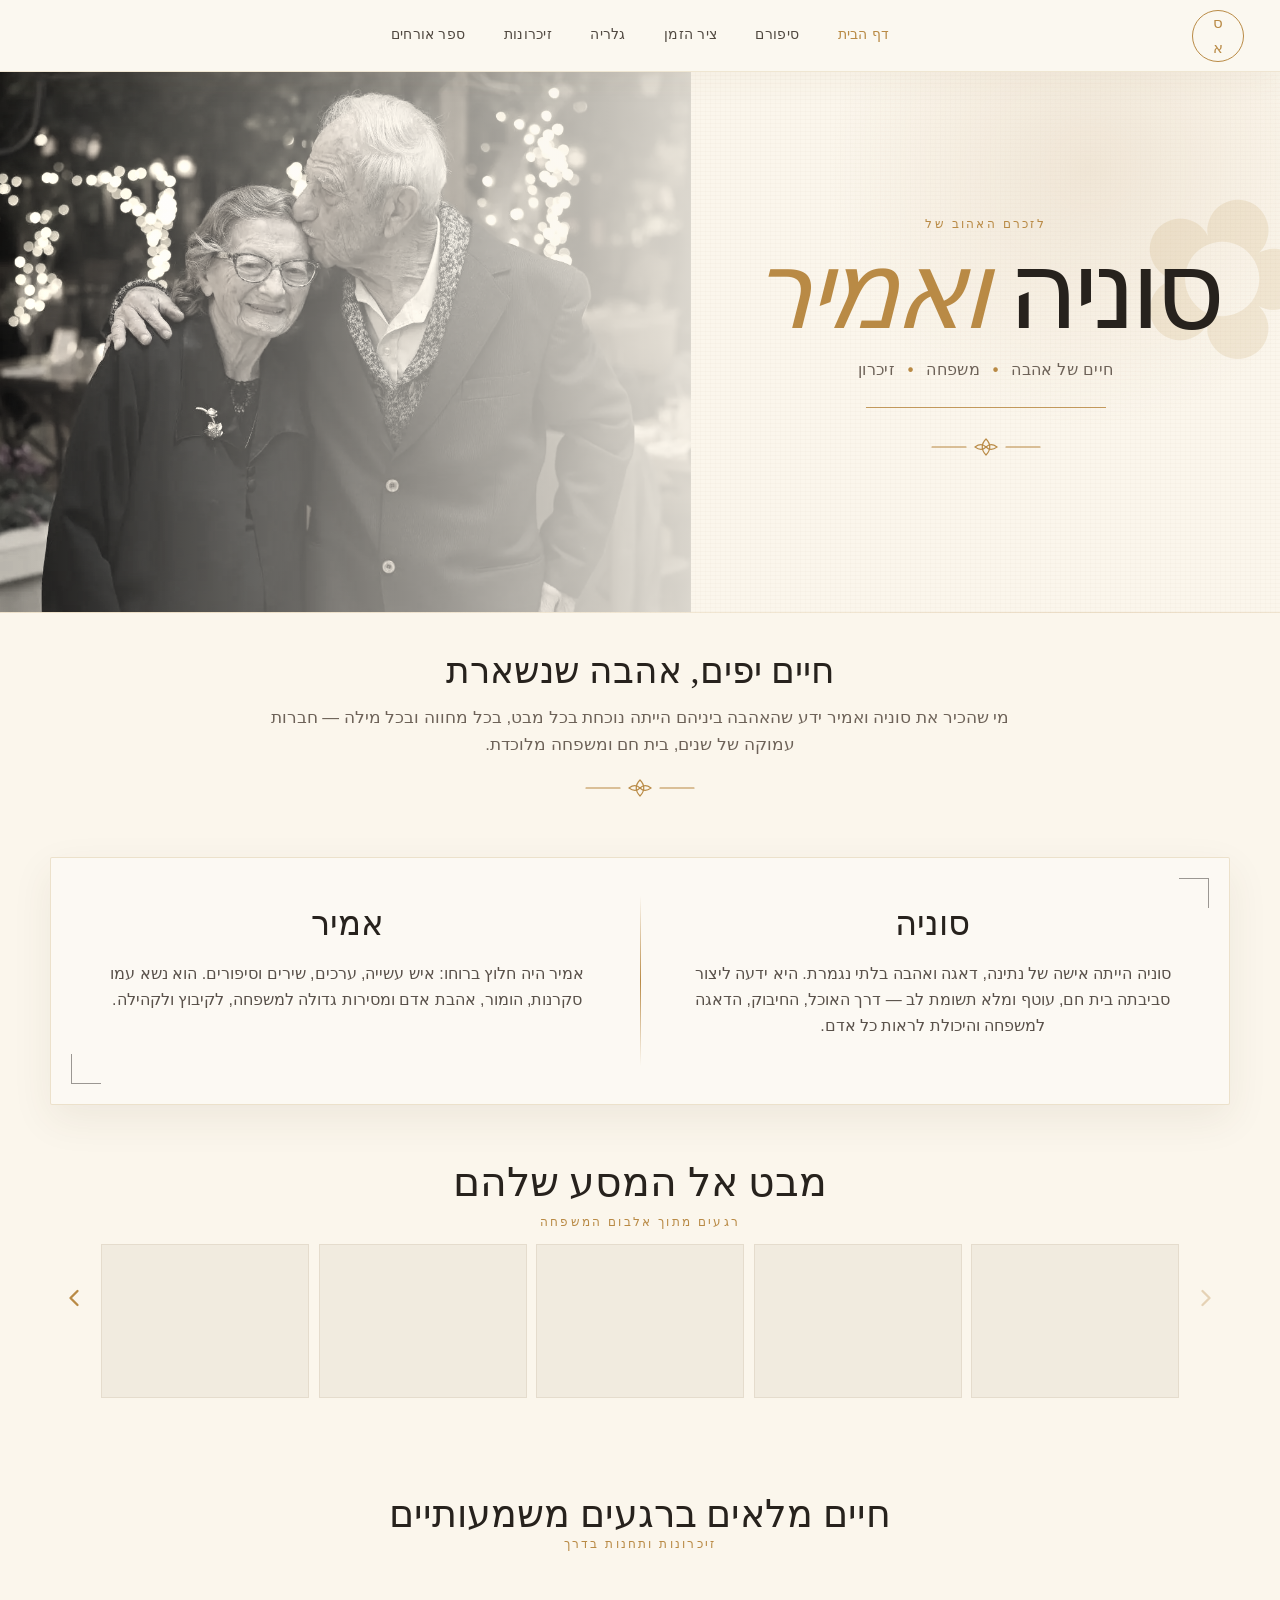
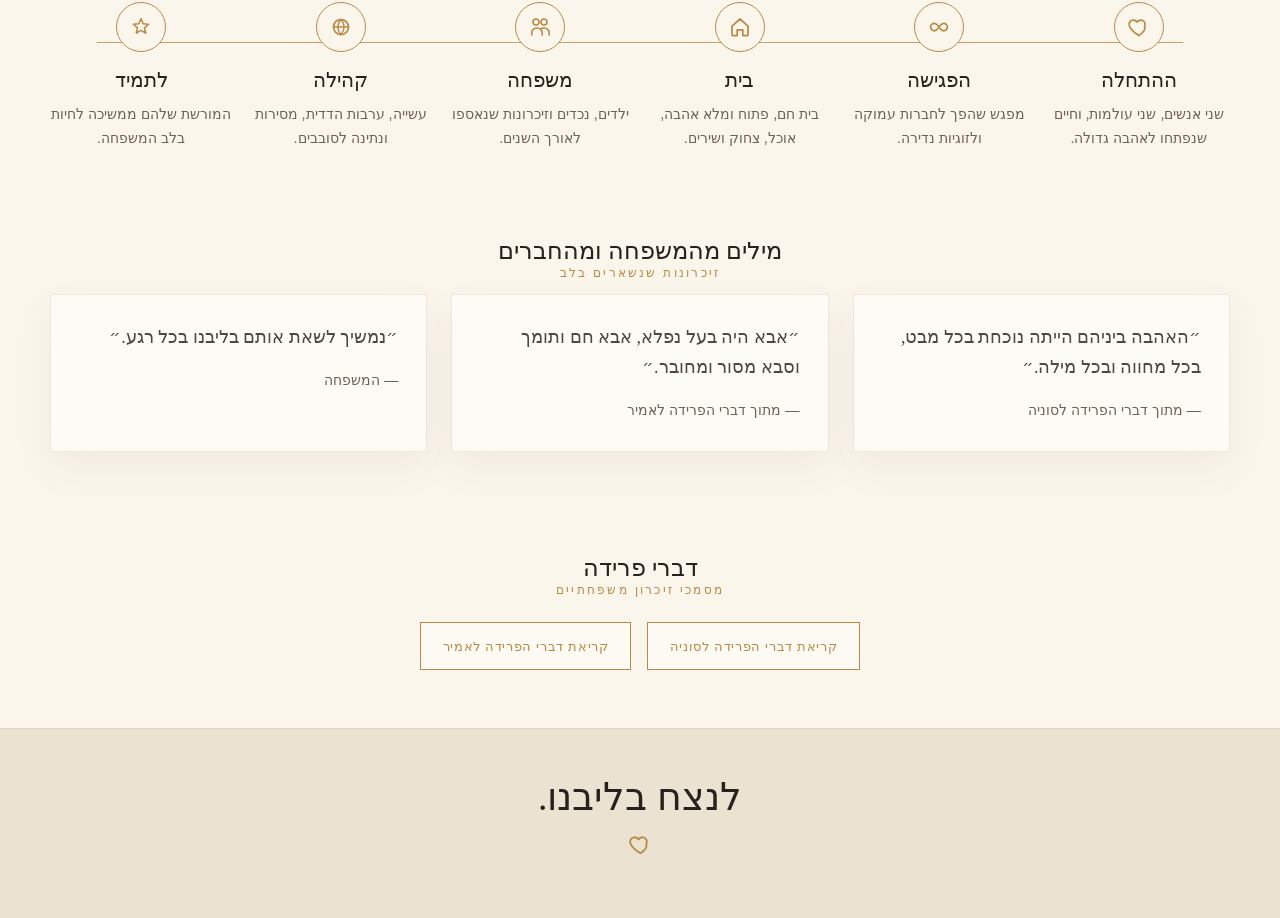
==== commit 0525a0b8: "Add files via upload" ====
--- a/option-1-classic-book.html
+++ b/option-1-classic-book.html
@@ -61,16 +61,16 @@
       <button class="gallery-arrow prev" data-gallery-prev aria-label="תמונות קודמות"></button>
       <div class="gallery-window">
         <div class="gallery-track classic-track" data-gallery-track>
-          <img src="assets/shared-webp/photo-14.webp" alt="סוניה ואמיר ביום חתונתם"  loading="lazy" decoding="async" width="619" height="1100">
-          <img src="assets/shared-webp/photo-24.webp" alt="סוניה ואמיר ברגע משפחתי"  loading="lazy" decoding="async" fetchpriority="high" width="1275" height="866">
-          <img src="assets/shared-webp/photo-10.webp" alt="סוניה ואמיר בטיול"  loading="lazy" decoding="async" width="1100" height="534">
-          <img src="assets/shared-webp/photo-11.webp" alt="מפגש משפחתי"  loading="lazy" decoding="async" width="1100" height="825">
-          <img src="assets/shared-webp/photo-13.webp" alt="חגיגה משפחתית"  loading="lazy" decoding="async" width="1100" height="1100">
-          <img src="assets/shared-webp/photo-15.webp" alt="תמונה משפחתית ישנה"  loading="lazy" decoding="async" width="1100" height="619">
-          <img src="assets/shared-webp/photo-17.webp" alt="משפחה וחברים"  loading="lazy" decoding="async" width="1100" height="825">
-          <img src="assets/shared-webp/photo-19.webp" alt="דיוקן משפחתי מן העבר"  loading="lazy" decoding="async" width="1100" height="762">
-          <img src="assets/shared-webp/photo-20.webp" alt="תמונה ישנה מאלבום המשפחה"  loading="lazy" decoding="async" width="1100" height="747">
-          <img src="assets/shared-webp/photo-21.webp" alt="אמיר ברגע של שיחה"  loading="lazy" decoding="async" width="1100" height="825">
+          <img data-full="assets/shared-webp/photo-14.webp" src="assets/thumbs-webp/photo-14.webp" alt="סוניה ואמיר ביום חתונתם"  loading="lazy" decoding="async" width="619" height="1100">
+          <img data-full="assets/shared-webp/photo-24.webp" src="assets/thumbs-webp/photo-24.webp" alt="סוניה ואמיר ברגע משפחתי"  loading="lazy" decoding="async" fetchpriority="high" width="1275" height="866">
+          <img data-full="assets/shared-webp/photo-10.webp" src="assets/thumbs-webp/photo-10.webp" alt="סוניה ואמיר בטיול"  loading="lazy" decoding="async" width="1100" height="534">
+          <img data-full="assets/shared-webp/photo-11.webp" src="assets/thumbs-webp/photo-11.webp" alt="מפגש משפחתי"  loading="lazy" decoding="async" width="1100" height="825">
+          <img data-full="assets/shared-webp/photo-13.webp" src="assets/thumbs-webp/photo-13.webp" alt="חגיגה משפחתית"  loading="lazy" decoding="async" width="1100" height="1100">
+          <img data-full="assets/shared-webp/photo-15.webp" src="assets/thumbs-webp/photo-15.webp" alt="תמונה משפחתית ישנה"  loading="lazy" decoding="async" width="1100" height="619">
+          <img data-full="assets/shared-webp/photo-17.webp" src="assets/thumbs-webp/photo-17.webp" alt="משפחה וחברים"  loading="lazy" decoding="async" width="1100" height="825">
+          <img data-full="assets/shared-webp/photo-19.webp" src="assets/thumbs-webp/photo-19.webp" alt="דיוקן משפחתי מן העבר"  loading="lazy" decoding="async" width="1100" height="762">
+          <img data-full="assets/shared-webp/photo-20.webp" src="assets/thumbs-webp/photo-20.webp" alt="תמונה ישנה מאלבום המשפחה"  loading="lazy" decoding="async" width="1100" height="747">
+          <img data-full="assets/shared-webp/photo-21.webp" src="assets/thumbs-webp/photo-21.webp" alt="אמיר ברגע של שיחה"  loading="lazy" decoding="async" width="1100" height="825">
         </div>
       </div>
       <button class="gallery-arrow next" data-gallery-next aria-label="תמונות הבאות"></button>
--- a/assets/css/styles.css
+++ b/assets/css/styles.css
@@ -650,3 +650,367 @@
 .gallery-track img,
 .full-gallery-grid img,
 .polaroid-card img { background: rgba(180,150,105,.12); }
+
+/* ------------------------------------------------------------------
+   Final polish pass requested after live review
+   1. Option 2 full gallery: no sticky overlap, no cropped masonry gaps.
+   2. Option 3 hero: split composition so title never sits on faces.
+   3. Stronger distinction between the three pages through different order/content.
+------------------------------------------------------------------ */
+
+/* Full gallery page: header should not cover images while scrolling */
+.gallery-page-shell .site-header {
+  position: relative;
+  background: #f7f3ea;
+  box-shadow: none;
+}
+.gallery-page-shell .site-nav a.active,
+.gallery-page-shell .site-nav a:hover { color: var(--sage-dark); }
+.gallery-page-intro { max-width: 930px; }
+.gallery-page-hero {
+  padding-block: clamp(58px, 8vw, 110px) clamp(36px, 6vw, 68px);
+  margin-block-end: 0;
+}
+.gallery-curator {
+  display: grid;
+  grid-template-columns: minmax(0, .95fr) minmax(280px, .62fr);
+  gap: clamp(26px, 4vw, 70px);
+  align-items: end;
+  padding-block: clamp(42px, 6vw, 72px) 20px;
+  border-block-end: 1px solid rgba(63,98,93,.14);
+}
+.gallery-curator h2,
+.collection-heading h2 {
+  font-family: var(--serif);
+  font-weight: 500;
+  line-height: 1.08;
+  margin: 0;
+}
+.gallery-curator h2 { font-size: clamp(2.2rem, 4.8vw, 4.8rem); letter-spacing: -.035em; }
+.gallery-curator p:last-child { margin: 0; color: #58655f; font-size: 1.05rem; }
+.gallery-collection { padding-block: clamp(30px, 5vw, 64px); }
+.gallery-collection + .gallery-collection { border-block-start: 1px solid rgba(63,98,93,.12); }
+.collection-heading {
+  display: flex;
+  align-items: end;
+  justify-content: space-between;
+  gap: 24px;
+  margin-block-end: 24px;
+}
+.collection-heading h2 { font-size: clamp(2rem, 4vw, 3.8rem); }
+
+/* Replace brittle fixed CSS-grid masonry with real column flow.
+   This keeps original photo ratios and avoids empty gaps/strange cropping. */
+.modern-masonry-gallery.full-gallery-grid {
+  display: block;
+  columns: 3 280px;
+  column-gap: clamp(14px, 2vw, 24px);
+  width: 100%;
+  margin: 0;
+}
+.modern-masonry-gallery.full-gallery-grid figure {
+  display: inline-block;
+  width: 100%;
+  margin: 0 0 clamp(14px, 2vw, 24px);
+  break-inside: avoid;
+  page-break-inside: avoid;
+  border: 10px solid rgba(255,255,255,.88);
+  background: #fbf8f1;
+  box-shadow: 0 18px 46px rgba(32,52,48,.14);
+  overflow: hidden;
+  aspect-ratio: auto;
+}
+.modern-masonry-gallery.full-gallery-grid figure:nth-child(3n),
+.modern-masonry-gallery.full-gallery-grid figure:nth-child(5n) {
+  grid-row: auto;
+  grid-column: auto;
+}
+.modern-masonry-gallery.full-gallery-grid img {
+  inline-size: 100%;
+  block-size: auto;
+  height: auto;
+  object-fit: contain;
+  filter: sepia(.035) contrast(.98) saturate(.96);
+}
+.modern-masonry-gallery.full-gallery-grid figcaption {
+  position: static;
+  inset: auto;
+  background: rgba(247,243,234,.96);
+  color: #30433f;
+  border-block-start: 1px solid rgba(63,98,93,.12);
+  padding: .65rem .8rem;
+  font-size: .88rem;
+  font-weight: 800;
+}
+.compact-docs-gallery.full-gallery-grid { columns: 4 220px; }
+
+/* Option 2 becomes more gallery/editorial and less like option 1 */
+.design-gallery .gallery-band {
+  margin-block-start: clamp(42px, 7vw, 78px);
+  margin-block-end: clamp(42px, 7vw, 82px);
+}
+.design-gallery .modern-tributes { padding-block: clamp(30px, 6vw, 74px); }
+.design-gallery .gallery-story {
+  border-block: 1px solid rgba(63,98,93,.14);
+  padding-block: clamp(42px, 6vw, 82px);
+}
+.design-gallery .gallery-timeline { margin-block-start: 0; }
+
+/* Option 3 split hero: image has its own museum panel, text is on a separate dark field. */
+.museum-hero-split {
+  min-height: 680px;
+  padding: 0;
+  display: grid;
+  grid-template-columns: minmax(420px, 1.08fr) minmax(420px, .92fr);
+  align-items: stretch;
+  background:
+    radial-gradient(circle at 90% 24%, rgba(189,119,71,.13), transparent 25%),
+    linear-gradient(90deg, #171312, #0f0d0d 58%, #130f0f);
+  overflow: hidden;
+}
+.museum-hero-split::before {
+  background:
+    linear-gradient(90deg, rgba(15,13,12,.08), rgba(15,13,12,.58) 52%, rgba(15,13,12,.9));
+  z-index: 1;
+  pointer-events: none;
+}
+.museum-hero-split .museum-portrait {
+  grid-column: 1;
+  grid-row: 1;
+  margin: 0;
+  min-height: 680px;
+  position: relative;
+  overflow: hidden;
+  border-inline-end: 1px solid rgba(189,119,71,.22);
+}
+.museum-hero-split .museum-portrait::after {
+  content: '';
+  position: absolute;
+  inset: 0;
+  background: linear-gradient(90deg, rgba(15,13,12,.08), rgba(15,13,12,.38));
+  pointer-events: none;
+}
+.museum-hero-split .museum-portrait img {
+  position: relative !important;
+  inset: auto !important;
+  inline-size: 100%;
+  block-size: 100%;
+  width: 100%;
+  height: 100%;
+  object-fit: cover;
+  object-position: center 42%;
+  filter: grayscale(.82) sepia(.25) brightness(.82) contrast(.98);
+  z-index: 0;
+}
+.museum-hero-split .museum-hero-panel {
+  grid-column: 2;
+  grid-row: 1;
+  align-self: center;
+  justify-self: center;
+  width: min(580px, calc(100% - 72px));
+  margin: 0;
+  padding: clamp(30px, 4vw, 52px);
+  background: rgba(22,18,18,.88);
+  border: 1px solid rgba(189,119,71,.3);
+  box-shadow: 0 30px 100px rgba(0,0,0,.5);
+}
+.museum-hero-split .museum-hero-panel h1 { font-size: clamp(4.4rem, 7vw, 7.8rem); }
+.museum-hero-split .hand-note {
+  inset-inline-start: clamp(34px, 5vw, 90px);
+  inset-inline-end: auto;
+  inset-block-end: 46px;
+  z-index: 3;
+  text-align: start;
+  color: var(--copper);
+}
+.museum-hero-split .museum-rail {
+  z-index: 4;
+  background: linear-gradient(180deg, rgba(12,10,9,.62), rgba(12,10,9,.32));
+}
+
+/* Option 3 gets a distinct content rhythm: archive first, then wall text. */
+.design-museum .fragment-gallery { border-block-start: 1px solid rgba(189,119,71,.18); }
+.design-museum .museum-about { border-block: 1px solid rgba(189,119,71,.16); }
+.design-museum .museum-about .museum-quote blockquote { line-height: 1.35; }
+
+@media (max-width: 980px) {
+  .gallery-page-shell .site-header { position: sticky; }
+  .gallery-curator { grid-template-columns: 1fr; align-items: start; }
+  .collection-heading { display: block; }
+  .modern-masonry-gallery.full-gallery-grid,
+  .compact-docs-gallery.full-gallery-grid { columns: 2 220px; }
+
+  .museum-hero-split {
+    grid-template-columns: 1fr;
+    min-height: auto;
+    padding-block-start: 0;
+  }
+  .museum-hero-split .museum-portrait {
+    grid-column: 1;
+    min-height: 430px;
+    border-inline-end: 0;
+    border-block-end: 1px solid rgba(189,119,71,.22);
+  }
+  .museum-hero-split .museum-hero-panel {
+    grid-column: 1;
+    width: min(100% - 40px, 660px);
+    margin: -56px auto 36px;
+    position: relative;
+    z-index: 5;
+  }
+  .museum-hero-split .hand-note { display: none; }
+}
+@media (max-width: 620px) {
+  .modern-masonry-gallery.full-gallery-grid,
+  .compact-docs-gallery.full-gallery-grid { columns: 1; }
+  .gallery-page-hero { padding-block: 44px 28px; }
+  .museum-hero-split .museum-portrait { min-height: 330px; }
+  .museum-hero-split .museum-hero-panel { width: min(100% - 26px, 620px); margin-block-start: -34px; padding: 24px; }
+}
+/* Keep the museum side rail on the photo side in the split hero, away from the title panel. */
+.museum-hero-split .museum-rail {
+  inset-inline-start: 0;
+  inset-inline-end: auto;
+  border-inline-start: 0;
+  border-inline-end: 1px solid rgba(189,119,71,.55);
+}
+
+
+/* ==================================================================
+   FINAL MOBILE + QA POLISH PASS
+   Purpose: stronger mobile layouts, faster galleries, no title-over-face,
+   and clearer distinction among the three design directions.
+================================================================== */
+html { overflow-x: hidden; }
+body { overflow-x: clip; }
+[id] { scroll-margin-block-start: 92px; }
+.site-header { inset-inline: 0; }
+.site-nav a { white-space: nowrap; }
+.nav-toggle { border-radius: 999px; }
+img { -webkit-user-drag: none; }
+.lightbox img { content-visibility: visible; }
+
+/* Improve touch targets and prevent accidental overflow */
+.outline-button, .copper-button, .ghost-button, .document-links a, .candle-button, .gallery-page-back {
+  min-block-size: 46px;
+  border-radius: 0;
+  text-align: center;
+}
+.gallery-arrow { touch-action: manipulation; }
+.gallery-track { overscroll-behavior-inline: contain; }
+
+/* Design 1: closer to luxury printed memorial book */
+.design-classic .site-header { box-shadow: 0 10px 30px rgba(120, 82, 42, .045); }
+.classic-hero-copy { max-inline-size: 680px; margin-inline: auto; }
+.classic-duo { border-radius: 2px; }
+.classic-gallery { padding-inline: clamp(20px, 4vw, 56px); }
+.classic-track img { object-position: center; }
+.design-classic .quote-grid blockquote { border-radius: 2px; }
+
+/* Design 2: distinct contemporary gallery system */
+.design-gallery .gallery-hero { background: linear-gradient(135deg, #f8f4eb 0%, #edf3ef 100%); }
+.design-gallery .gallery-band { border-radius: 18px; }
+.design-gallery .gallery-band-title h2 { color: #24423d; }
+.design-gallery .magazine-track img { border-radius: 10px; }
+.design-gallery .quote-grid blockquote { border-color: rgba(63,98,93,.2); background: rgba(255,255,255,.74); }
+.gallery-page-shell .site-header { z-index: 50; }
+.gallery-page-shell main { background: linear-gradient(180deg, #f7f3ea 0%, #eef5f1 45%, #f7f3ea 100%); }
+.modern-masonry-gallery.full-gallery-grid figure { border-radius: 14px; }
+.modern-masonry-gallery.full-gallery-grid figcaption { min-block-size: 44px; display: flex; align-items: center; }
+
+/* Design 3: museum/exhibition, title never covers faces */
+.design-museum .site-header { box-shadow: 0 10px 38px rgba(0,0,0,.28); }
+.museum-hero-split .museum-portrait img { object-position: 47% 42%; }
+.museum-hero-split .museum-hero-panel { border-radius: 0; }
+.design-museum .fragment-gallery { padding-block-start: clamp(42px, 7vw, 80px); }
+.design-museum .note-cards blockquote { border: 1px solid rgba(189,119,71,.18); }
+.design-museum .museum-footer { background-position: center 48%; }
+
+@media (min-width: 1180px) {
+  .museum-hero-split { grid-template-columns: minmax(520px, 1fr) minmax(520px, .92fr); }
+  .museum-hero-split .museum-hero-panel { transform: translateX(-2vw); }
+}
+
+@media (max-width: 980px) {
+  body { line-height: 1.72; }
+  .desktop-only { display: none !important; }
+  .site-header { min-block-size: 64px; padding-inline: 14px; gap: 12px; }
+  .brand { font-size: .95rem; }
+  .monogram { inline-size: 46px; block-size: 46px; }
+  .nav-toggle { display: inline-flex; align-items: center; justify-content: center; margin-inline-start: auto; min-block-size: 42px; padding-inline: 1rem; background: rgba(255,255,255,.3); }
+  .site-nav { inset-block-start: calc(100% + 8px); inset-inline: 14px; max-block-size: calc(100vh - 92px); overflow: auto; border-radius: 18px; }
+  .site-nav a { white-space: normal; font-size: 1rem; }
+  .section-wrap { inline-size: min(100% - 28px, 1180px); }
+
+  .classic-hero, .gallery-hero { padding: 0; }
+  .classic-hero-copy, .gallery-hero-copy { padding: 34px 22px 28px; text-align: center; justify-self: center; }
+  .classic-hero-copy h1, .gallery-hero-copy h1, .museum-hero-panel h1 { font-size: clamp(3.45rem, 15vw, 5.1rem); line-height: .92; letter-spacing: -.055em; }
+  .classic-hero-copy .title-rule { inline-size: min(220px, 62vw); }
+  .classic-hero-image, .gallery-hero-photo { inline-size: 100%; min-block-size: 0; }
+  .classic-hero-image img, .gallery-hero-photo img { block-size: clamp(280px, 66vw, 460px); object-fit: cover; }
+  .classic-hero-image img { object-position: center 40%; }
+  .gallery-hero-photo img { object-position: center 38%; }
+  .gallery-hero-photo::before { inset: 20px 24px 12px 18px; }
+  .gallery-hero-photo::after { display: none; }
+  .gallery-hero-photo figcaption { inset-inline-start: 16px; inset-block-end: 12px; }
+
+  .classic-intro { padding-block: 30px 18px; }
+  .classic-duo { margin-block-start: 12px; padding: 26px 20px; gap: 24px; }
+  .classic-gallery, .classic-timeline, .classic-tributes, .memorial-documents { padding-block: 36px; }
+  .quote-grid { gap: 14px; }
+  .quote-grid blockquote { padding: 22px; }
+  .timeline-row, .journey-path { gap: 16px; }
+  .timeline-row li, .journey-path li { align-items: stretch; text-align: start; padding: 18px; border: 1px solid rgba(185,145,77,.18); background: rgba(255,255,255,.32); }
+  .timeline-row li span, .journey-path li span { margin-inline: 0; }
+
+  .gallery-story { gap: 24px; padding-inline: 0; }
+  .polaroid-card { max-inline-size: 330px; justify-self: center; }
+  .gallery-band { display: block; padding: 22px; border-radius: 18px; }
+  .gallery-band-title { margin-block-end: 20px; }
+  .gallery-band-title h2 { font-size: clamp(2rem, 11vw, 3.3rem); }
+  .magazine-track img, .classic-track img, .collage-track img { block-size: clamp(210px, 54vw, 300px) !important; }
+  .gallery-arrow { background: rgba(255,255,255,.82); box-shadow: 0 10px 26px rgba(33,30,25,.12); }
+  .gallery-arrow.prev { inset-inline-start: 6px; }
+  .gallery-arrow.next { inset-inline-end: 6px; }
+
+  .gallery-page-shell .site-header { position: sticky; top: 0; }
+  .gallery-page-hero h1 { font-size: clamp(3rem, 14vw, 5rem); }
+  .gallery-curator { padding-block: 34px 18px; }
+  .gallery-collection { padding-block: 30px; }
+  .modern-masonry-gallery.full-gallery-grid figure { border-width: 7px; border-radius: 12px; }
+
+  .museum-header .candle-button { display: none; }
+  .museum-hero-split { padding-block-start: 0; }
+  .museum-hero-split .museum-portrait { min-block-size: clamp(320px, 72vw, 510px); }
+  .museum-hero-split .museum-portrait img { object-position: center 42%; }
+  .museum-hero-split .museum-hero-panel { margin-block: -44px 34px; width: min(100% - 32px, 620px); }
+  .museum-rail { display: none; }
+  .museum-about .parchment-panel, .museum-quote { padding: 30px 22px; }
+  .museum-journey, .museum-tributes { padding-inline: 18px; }
+  .note-cards { gap: 14px; }
+  .share-memory { justify-self: start; }
+  .museum-footer { min-block-size: 160px; padding-inline: 18px; }
+}
+
+@media (max-width: 520px) {
+  .site-header { min-block-size: 60px; }
+  .nav-toggle { font-size: .92rem; }
+  .section-heading h2, .chapter-heading h2 { line-height: 1.04; }
+  .classic-hero-copy h1, .gallery-hero-copy h1, .museum-hero-panel h1 { font-size: clamp(3.05rem, 17vw, 4.25rem); }
+  .life-dates { font-size: .95rem; }
+  .eyebrow { font-size: .72rem; letter-spacing: .12em; }
+  .classic-duo h3 { font-size: 1.85rem; }
+  .document-links { flex-direction: column; align-items: stretch; }
+  .document-links a { inline-size: 100%; }
+  .button-row { flex-direction: column; align-items: stretch; }
+  .button-row a { inline-size: 100%; }
+  .modern-masonry-gallery.full-gallery-grid { columns: 1 !important; }
+  .modern-masonry-gallery.full-gallery-grid figure { margin-block-end: 18px; }
+  .gallery-page-back { inline-size: 100%; justify-content: center; }
+  .museum-hero-split .museum-hero-panel { padding: 22px 18px; width: min(100% - 24px, 620px); }
+  .museum-hero-panel p:not(.eyebrow):not(.life-dates) { font-size: .98rem; }
+}
+
+@media (prefers-reduced-motion: reduce) {
+  *, *::before, *::after { scroll-behavior: auto !important; transition-duration: .001ms !important; animation-duration: .001ms !important; }
+}
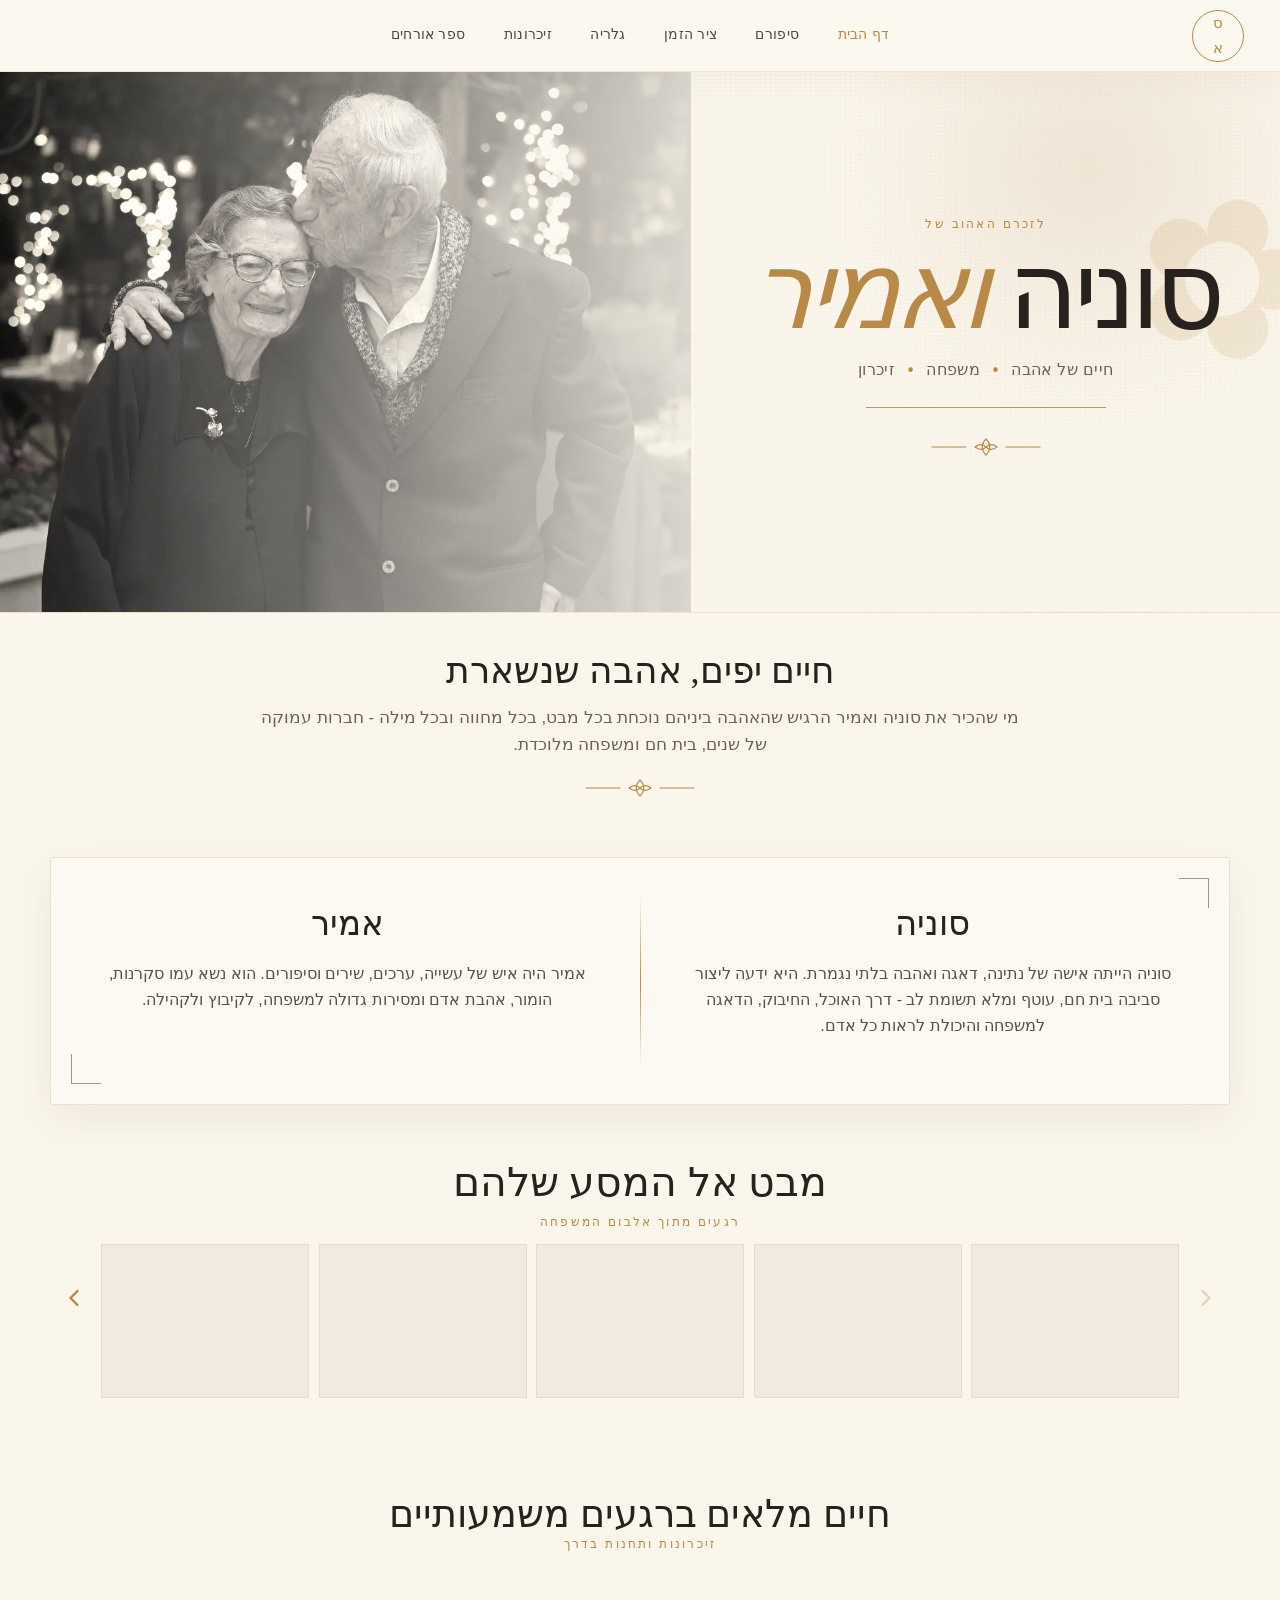
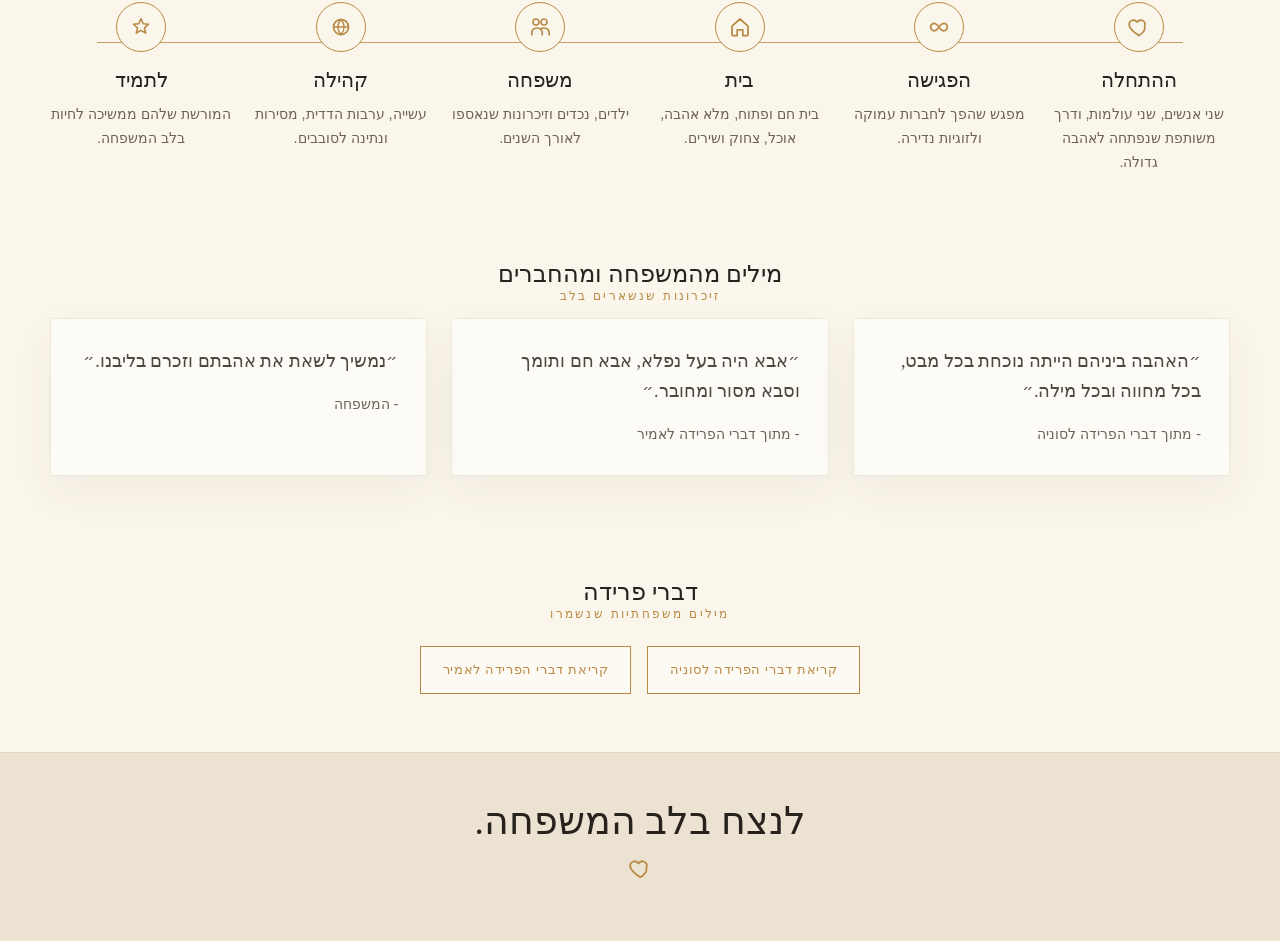
==== commit 016c1553: "Add files via upload" ====
--- a/option-1-classic-book.html
+++ b/option-1-classic-book.html
@@ -35,7 +35,7 @@
 
     <section class="classic-intro section-wrap">
       <h2>חיים יפים, אהבה שנשארת</h2>
-      <p>מי שהכיר את סוניה ואמיר ידע שהאהבה ביניהם הייתה נוכחת בכל מבט, בכל מחווה ובכל מילה — חברות עמוקה של שנים, בית חם ומשפחה מלוכדת.</p>
+      <p>מי שהכיר את סוניה ואמיר הרגיש שהאהבה ביניהם נוכחת בכל מבט, בכל מחווה ובכל מילה - חברות עמוקה של שנים, בית חם ומשפחה מלוכדת.</p>
       <div class="gold-flourish" aria-hidden="true"><svg class="flourish-icon" viewBox="0 0 120 24" fill="none" aria-hidden="true"><path d="M6 12h34M80 12h34" stroke="currentColor" stroke-width="1.2" stroke-linecap="round"/><path d="M60 4c5 5 5 11 0 16-5-5-5-11 0-16Z" stroke="currentColor" stroke-width="1.2"/><path d="M49 12c4-3 8-3 11 0-3 3-7 3-11 0Zm22 0c-4-3-8-3-11 0 3 3 7 3 11 0Z" stroke="currentColor" stroke-width="1.1"/></svg></div>
     </section>
 
@@ -43,13 +43,13 @@
       <article>
         <span class="corner corner-a"></span>
         <h3>סוניה</h3>
-        <p>סוניה הייתה אישה של נתינה, דאגה ואהבה בלתי נגמרת. היא ידעה ליצור סביבתה בית חם, עוטף ומלא תשומת לב — דרך האוכל, החיבוק, הדאגה למשפחה והיכולת לראות כל אדם.</p>
+        <p>סוניה הייתה אישה של נתינה, דאגה ואהבה בלתי נגמרת. היא ידעה ליצור סביבה בית חם, עוטף ומלא תשומת לב - דרך האוכל, החיבוק, הדאגה למשפחה והיכולת לראות כל אדם.</p>
       </article>
       <div class="classic-divider" aria-hidden="true"></div>
       <article>
         <span class="corner corner-b"></span>
         <h3>אמיר</h3>
-        <p>אמיר היה חלוץ ברוחו: איש עשייה, ערכים, שירים וסיפורים. הוא נשא עמו סקרנות, הומור, אהבת אדם ומסירות גדולה למשפחה, לקיבוץ ולקהילה.</p>
+        <p>אמיר היה איש של עשייה, ערכים, שירים וסיפורים. הוא נשא עמו סקרנות, הומור, אהבת אדם ומסירות גדולה למשפחה, לקיבוץ ולקהילה.</p>
       </article>
     </section>
 
@@ -82,9 +82,9 @@
         <p class="eyebrow">זיכרונות ותחנות בדרך</p>
       </div>
       <ol class="timeline-row">
-        <li><span><svg class="ui-icon" viewBox="0 0 24 24" fill="none" aria-hidden="true"><path d="M12 20.5s-7.2-4.35-9.4-8.85C1.15 8.7 2.75 5.5 5.85 5.1c1.75-.22 3.35.62 4.25 2.02.9-1.4 2.5-2.24 4.25-2.02 3.1.4 4.7 3.6 3.25 6.55C19.2 16.15 12 20.5 12 20.5Z" stroke="currentColor" stroke-width="1.75" stroke-linejoin="round"/></svg></span><strong>ההתחלה</strong><p>שני אנשים, שני עולמות, וחיים שנפתחו לאהבה גדולה.</p></li>
+        <li><span><svg class="ui-icon" viewBox="0 0 24 24" fill="none" aria-hidden="true"><path d="M12 20.5s-7.2-4.35-9.4-8.85C1.15 8.7 2.75 5.5 5.85 5.1c1.75-.22 3.35.62 4.25 2.02.9-1.4 2.5-2.24 4.25-2.02 3.1.4 4.7 3.6 3.25 6.55C19.2 16.15 12 20.5 12 20.5Z" stroke="currentColor" stroke-width="1.75" stroke-linejoin="round"/></svg></span><strong>ההתחלה</strong><p>שני אנשים, שני עולמות, ודרך משותפת שנפתחה לאהבה גדולה.</p></li>
         <li><span><svg class="ui-icon" viewBox="0 0 24 24" fill="none" aria-hidden="true"><path d="M7.4 8.25c2.45 0 3.45 2.05 4.6 3.75 1.15-1.7 2.15-3.75 4.6-3.75a3.75 3.75 0 0 1 0 7.5c-2.45 0-3.45-2.05-4.6-3.75-1.15 1.7-2.15 3.75-4.6 3.75a3.75 3.75 0 0 1 0-7.5Z" stroke="currentColor" stroke-width="1.75" stroke-linecap="round" stroke-linejoin="round"/></svg></span><strong>הפגישה</strong><p>מפגש שהפך לחברות עמוקה ולזוגיות נדירה.</p></li>
-        <li><span><svg class="ui-icon" viewBox="0 0 24 24" fill="none" aria-hidden="true"><path d="M4 11.2 12 4l8 7.2v8.3a1 1 0 0 1-1 1h-4.2v-5.6H9.2v5.6H5a1 1 0 0 1-1-1v-8.3Z" stroke="currentColor" stroke-width="1.75" stroke-linecap="round" stroke-linejoin="round"/></svg></span><strong>בית</strong><p>בית חם, פתוח ומלא אהבה, אוכל, צחוק ושירים.</p></li>
+        <li><span><svg class="ui-icon" viewBox="0 0 24 24" fill="none" aria-hidden="true"><path d="M4 11.2 12 4l8 7.2v8.3a1 1 0 0 1-1 1h-4.2v-5.6H9.2v5.6H5a1 1 0 0 1-1-1v-8.3Z" stroke="currentColor" stroke-width="1.75" stroke-linecap="round" stroke-linejoin="round"/></svg></span><strong>בית</strong><p>בית חם ופתוח, מלא אהבה, אוכל, צחוק ושירים.</p></li>
         <li><span><svg class="ui-icon" viewBox="0 0 24 24" fill="none" aria-hidden="true"><path d="M8 10a3 3 0 1 0 0-6 3 3 0 0 0 0 6Zm8 0a3 3 0 1 0 0-6 3 3 0 0 0 0 6ZM3.8 20v-2.1A4.9 4.9 0 0 1 8.7 13h.6a4.9 4.9 0 0 1 4.9 4.9V20M13.3 13.55A4.8 4.8 0 0 1 16 13h.4a4.8 4.8 0 0 1 4.8 4.8V20" stroke="currentColor" stroke-width="1.65" stroke-linecap="round" stroke-linejoin="round"/></svg></span><strong>משפחה</strong><p>ילדים, נכדים וזיכרונות שנאספו לאורך השנים.</p></li>
         <li><span><svg class="ui-icon" viewBox="0 0 24 24" fill="none" aria-hidden="true"><circle cx="12" cy="12" r="7.5" stroke="currentColor" stroke-width="1.75"/><path d="M4.5 12h15M12 4.5c2.1 2.25 3.15 4.75 3.15 7.5S14.1 17.25 12 19.5C9.9 17.25 8.85 14.75 8.85 12S9.9 6.75 12 4.5Z" stroke="currentColor" stroke-width="1.35" stroke-linecap="round"/></svg></span><strong>קהילה</strong><p>עשייה, ערבות הדדית, מסירות ונתינה לסובבים.</p></li>
         <li><span><svg class="ui-icon" viewBox="0 0 24 24" fill="none" aria-hidden="true"><path d="m12 3.7 2.15 5.05 5.45.48-4.13 3.6 1.23 5.34L12 15.42l-4.7 2.75 1.23-5.34-4.13-3.6 5.45-.48L12 3.7Z" stroke="currentColor" stroke-width="1.6" stroke-linejoin="round"/></svg></span><strong>לתמיד</strong><p>המורשת שלהם ממשיכה לחיות בלב המשפחה.</p></li>
@@ -97,16 +97,16 @@
         <p class="eyebrow">זיכרונות שנשארים בלב</p>
       </div>
       <div class="quote-grid">
-        <blockquote>״האהבה ביניהם הייתה נוכחת בכל מבט, בכל מחווה ובכל מילה.״<cite>— מתוך דברי הפרידה לסוניה</cite></blockquote>
-        <blockquote>״אבא היה בעל נפלא, אבא חם ותומך וסבא מסור ומחובר.״<cite>— מתוך דברי הפרידה לאמיר</cite></blockquote>
-        <blockquote>״נמשיך לשאת אותם בליבנו בכל רגע.״<cite>— המשפחה</cite></blockquote>
+        <blockquote>״האהבה ביניהם הייתה נוכחת בכל מבט, בכל מחווה ובכל מילה.״<cite>- מתוך דברי הפרידה לסוניה</cite></blockquote>
+        <blockquote>״אבא היה בעל נפלא, אבא חם ותומך וסבא מסור ומחובר.״<cite>- מתוך דברי הפרידה לאמיר</cite></blockquote>
+        <blockquote>״נמשיך לשאת את אהבתם וזכרם בליבנו.״<cite>- המשפחה</cite></blockquote>
       </div>
     </section>
 
     <section id="guestbook" class="memorial-documents section-wrap">
       <div class="section-heading centered">
         <h2>דברי פרידה</h2>
-        <p class="eyebrow">מסמכי זיכרון משפחתיים</p>
+        <p class="eyebrow">מילים משפחתיות שנשמרו</p>
       </div>
       <div class="document-links">
         <a href="assets/docs/farewell-sonia.pdf" target="_blank" rel="noopener">קריאת דברי הפרידה לסוניה</a>
@@ -116,7 +116,7 @@
   </main>
 
   <footer class="classic-footer">
-    <p>לנצח בליבנו.</p>
+    <p>לנצח בלב המשפחה.</p>
     <span><svg class="ui-icon" viewBox="0 0 24 24" fill="none" aria-hidden="true"><path d="M12 20.5s-7.2-4.35-9.4-8.85C1.15 8.7 2.75 5.5 5.85 5.1c1.75-.22 3.35.62 4.25 2.02.9-1.4 2.5-2.24 4.25-2.02 3.1.4 4.7 3.6 3.25 6.55C19.2 16.15 12 20.5 12 20.5Z" stroke="currentColor" stroke-width="1.75" stroke-linejoin="round"/></svg></span>
   </footer>
   <script src="assets/js/main.js"></script>
--- a/assets/css/styles.css
+++ b/assets/css/styles.css
@@ -1014,3 +1014,140 @@
 @media (prefers-reduced-motion: reduce) {
   *, *::before, *::after { scroll-behavior: auto !important; transition-duration: .001ms !important; animation-duration: .001ms !important; }
 }
+
+
+/* ==================================================================
+   Option 2 final palette pass: pastel blue gallery with soft accents
+   Requested: blue pastel palette + subtle complementary touches.
+================================================================== */
+.design-gallery,
+.gallery-page-shell {
+  --gold: #5f92a6;
+  --sage: #dceff6;
+  --sage-dark: #365f72;
+  --sand: #fff4e6;
+  --paper: #f7fbfd;
+  --muted: #5c7079;
+  --deep: #1f3a46;
+  --line: rgba(95, 146, 166, .24);
+  --accent-rose: #d9a7aa;
+  --accent-honey: #e7c982;
+  --accent-sea: #9cc9d8;
+  background: #f7fbfd;
+  color: #203943;
+}
+.gallery-card::before {
+  background:
+    linear-gradient(135deg, rgba(247,251,253,.95), rgba(220,239,246,.86) 48%, rgba(255,244,230,.76)),
+    url('../shared-webp/photo-14.webp') center/cover;
+}
+.design-gallery .paper-grain,
+.gallery-page-shell .paper-grain {
+  background:
+    radial-gradient(circle at 12% 14%, rgba(156,201,216,.28), transparent 30%),
+    radial-gradient(circle at 86% 18%, rgba(217,167,170,.18), transparent 24%),
+    radial-gradient(circle at 74% 78%, rgba(231,201,130,.16), transparent 26%),
+    repeating-linear-gradient(90deg, rgba(54,95,114,.022), rgba(54,95,114,.022) 1px, transparent 1px, transparent 6px),
+    #f7fbfd;
+}
+.design-gallery .site-header,
+.gallery-page-shell .site-header {
+  background: rgba(247, 251, 253, .94);
+  border-bottom-color: rgba(95,146,166,.18);
+}
+.design-gallery .site-nav a,
+.gallery-page-shell .site-nav a { color: #395660; }
+.design-gallery .site-nav a.active,
+.design-gallery .site-nav a:hover,
+.gallery-page-shell .site-nav a.active,
+.gallery-page-shell .site-nav a:hover,
+.design-gallery .text-link,
+.design-gallery .eyebrow,
+.gallery-page-shell .eyebrow,
+.gallery-page-back { color: var(--sage-dark); }
+.design-gallery .gallery-hero {
+  background:
+    linear-gradient(135deg, rgba(247,251,253,.98) 0%, rgba(226,242,248,.92) 54%, rgba(255,246,236,.84) 100%);
+}
+.design-gallery .gallery-hero-photo::before {
+  background: linear-gradient(135deg, var(--accent-sea), #eef8fb);
+  opacity: .72;
+}
+.design-gallery .gallery-hero-photo::after { color: rgba(54,95,114,.28); }
+.design-gallery .gallery-hero-photo figcaption {
+  background: rgba(247,251,253,.82);
+  color: #48616a;
+}
+.design-gallery .outline-button,
+.gallery-page-back {
+  color: var(--sage-dark);
+  border-color: rgba(54,95,114,.36);
+  background: rgba(255,255,255,.34);
+}
+.design-gallery .outline-button:hover,
+.gallery-page-back:hover {
+  background: rgba(220,239,246,.72);
+  border-color: var(--sage-dark);
+}
+.design-gallery .gallery-band {
+  background:
+    linear-gradient(135deg, rgba(220,239,246,.86), rgba(247,251,253,.76) 54%, rgba(255,244,230,.72));
+  border-color: rgba(95,146,166,.18);
+  box-shadow: 0 18px 50px rgba(49,91,108,.10);
+}
+.design-gallery .gallery-band-title h2,
+.gallery-curator h2,
+.collection-heading h2 { color: #243f4b; }
+.design-gallery .magazine-track img {
+  border: 1px solid rgba(95,146,166,.18);
+  box-shadow: 0 12px 28px rgba(49,91,108,.11);
+}
+.design-gallery .gallery-story {
+  border-block-color: rgba(95,146,166,.14);
+  background: linear-gradient(180deg, rgba(255,255,255,.34), rgba(220,239,246,.18));
+}
+.design-gallery .gallery-story blockquote {
+  border-inline-start-color: var(--accent-rose);
+  color: #2f4c58;
+}
+.design-gallery .polaroid-card {
+  background: #ffffff;
+  box-shadow: 0 18px 52px rgba(49,91,108,.14);
+}
+.design-gallery .quote-grid blockquote {
+  background: rgba(255,255,255,.78);
+  border-color: rgba(95,146,166,.18);
+  box-shadow: 0 14px 40px rgba(49,91,108,.09);
+}
+.design-gallery .quote-grid blockquote:nth-child(2) { border-color: rgba(217,167,170,.26); }
+.design-gallery .gallery-timeline {
+  background:
+    linear-gradient(180deg, rgba(220,239,246,.5), rgba(247,251,253,.95)),
+    #f7fbfd;
+}
+.design-gallery .gallery-row li span {
+  background: #f7fbfd;
+  color: var(--sage-dark);
+  border-color: rgba(95,146,166,.46);
+}
+.design-gallery .gallery-footer,
+.gallery-page-shell .gallery-footer {
+  background: linear-gradient(90deg, #dceff6, #f7fbfd 50%, #fff4e6);
+  color: #2c4e5b;
+  border-top-color: rgba(95,146,166,.18);
+}
+.gallery-page-shell main {
+  background: linear-gradient(180deg, #f7fbfd 0%, #eaf6fa 45%, #fff8ee 100%);
+}
+.gallery-curator,
+.gallery-collection + .gallery-collection { border-block-color: rgba(95,146,166,.14); }
+.modern-masonry-gallery.full-gallery-grid figure {
+  border-color: rgba(255,255,255,.9);
+  background: #f7fbfd;
+  box-shadow: 0 18px 46px rgba(49,91,108,.13);
+}
+.modern-masonry-gallery.full-gallery-grid figcaption {
+  background: rgba(247,251,253,.96);
+  color: #284754;
+  border-block-start-color: rgba(95,146,166,.14);
+}
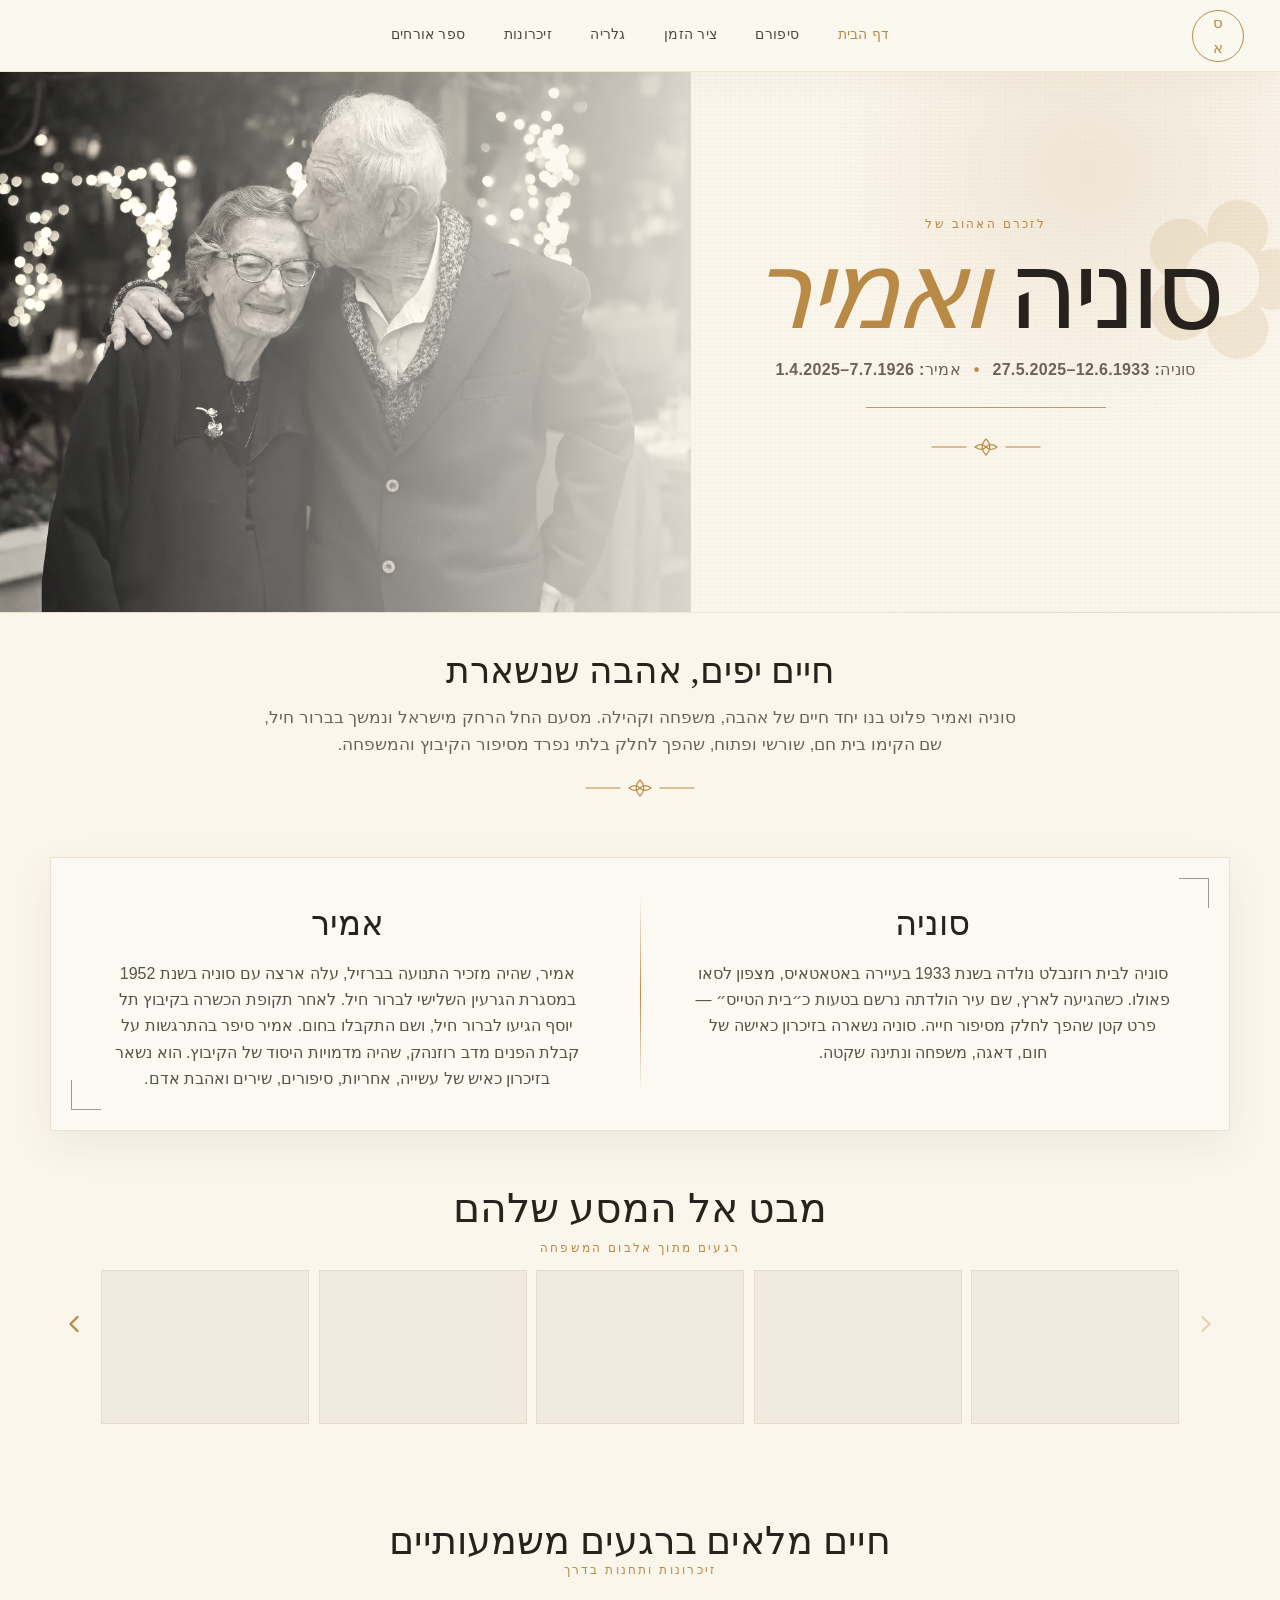
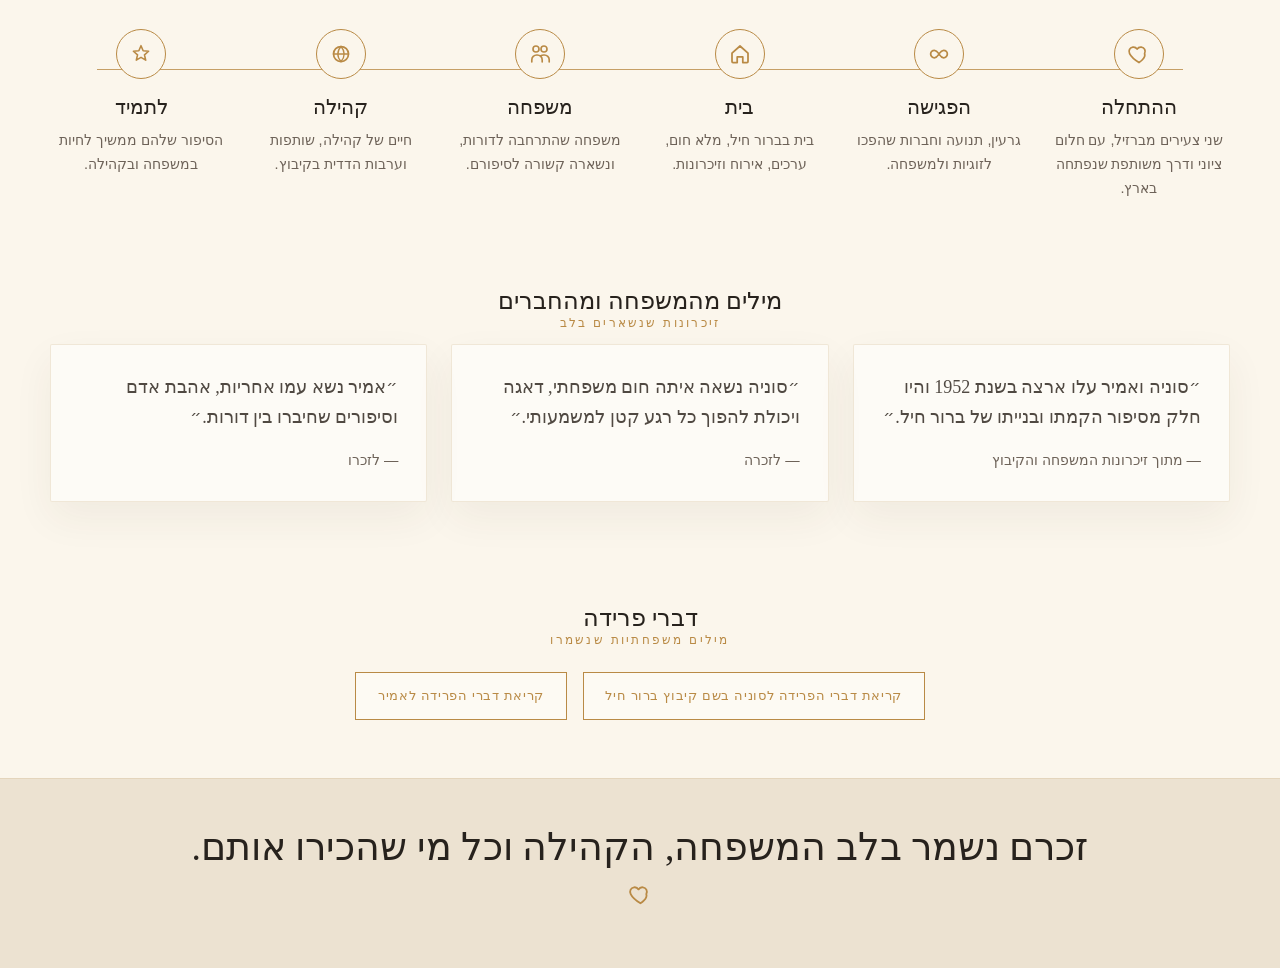
==== commit 3e8e7071: "Add files via upload" ====
--- a/option-1-classic-book.html
+++ b/option-1-classic-book.html
@@ -27,7 +27,7 @@
       <div class="classic-hero-copy">
         <p class="eyebrow">לזכרם האהוב של</p>
         <h1>סוניה <em>ואמיר</em></h1>
-        <p class="life-dates">חיים של אהבה <span>•</span> משפחה <span>•</span> זיכרון</p>
+        <p class="life-dates">סוניה: 12.6.1933–27.5.2025 <span>•</span> אמיר: 7.7.1926–1.4.2025</p>
         <div class="title-rule" aria-hidden="true"></div>
         <div class="gold-flourish" aria-hidden="true"><svg class="flourish-icon" viewBox="0 0 120 24" fill="none" aria-hidden="true"><path d="M6 12h34M80 12h34" stroke="currentColor" stroke-width="1.2" stroke-linecap="round"/><path d="M60 4c5 5 5 11 0 16-5-5-5-11 0-16Z" stroke="currentColor" stroke-width="1.2"/><path d="M49 12c4-3 8-3 11 0-3 3-7 3-11 0Zm22 0c-4-3-8-3-11 0 3 3 7 3 11 0Z" stroke="currentColor" stroke-width="1.1"/></svg></div>
       </div>
@@ -35,7 +35,7 @@
 
     <section class="classic-intro section-wrap">
       <h2>חיים יפים, אהבה שנשארת</h2>
-      <p>מי שהכיר את סוניה ואמיר הרגיש שהאהבה ביניהם נוכחת בכל מבט, בכל מחווה ובכל מילה - חברות עמוקה של שנים, בית חם ומשפחה מלוכדת.</p>
+      <p>סוניה ואמיר פלוט בנו יחד חיים של אהבה, משפחה וקהילה. מסעם החל הרחק מישראל ונמשך בברור חיל, שם הקימו בית חם, שורשי ופתוח, שהפך לחלק בלתי נפרד מסיפור הקיבוץ והמשפחה.</p>
       <div class="gold-flourish" aria-hidden="true"><svg class="flourish-icon" viewBox="0 0 120 24" fill="none" aria-hidden="true"><path d="M6 12h34M80 12h34" stroke="currentColor" stroke-width="1.2" stroke-linecap="round"/><path d="M60 4c5 5 5 11 0 16-5-5-5-11 0-16Z" stroke="currentColor" stroke-width="1.2"/><path d="M49 12c4-3 8-3 11 0-3 3-7 3-11 0Zm22 0c-4-3-8-3-11 0 3 3 7 3 11 0Z" stroke="currentColor" stroke-width="1.1"/></svg></div>
     </section>
 
@@ -43,13 +43,13 @@
       <article>
         <span class="corner corner-a"></span>
         <h3>סוניה</h3>
-        <p>סוניה הייתה אישה של נתינה, דאגה ואהבה בלתי נגמרת. היא ידעה ליצור סביבה בית חם, עוטף ומלא תשומת לב - דרך האוכל, החיבוק, הדאגה למשפחה והיכולת לראות כל אדם.</p>
+        <p>סוניה לבית רוזנבלט נולדה בשנת 1933 בעיירה באטאטאיס, מצפון לסאו פאולו. כשהגיעה לארץ, שם עיר הולדתה נרשם בטעות כ״בית הטייס״ — פרט קטן שהפך לחלק מסיפור חייה. סוניה נשארה בזיכרון כאישה של חום, דאגה, משפחה ונתינה שקטה.</p>
       </article>
       <div class="classic-divider" aria-hidden="true"></div>
       <article>
         <span class="corner corner-b"></span>
         <h3>אמיר</h3>
-        <p>אמיר היה איש של עשייה, ערכים, שירים וסיפורים. הוא נשא עמו סקרנות, הומור, אהבת אדם ומסירות גדולה למשפחה, לקיבוץ ולקהילה.</p>
+        <p>אמיר, שהיה מזכיר התנועה בברזיל, עלה ארצה עם סוניה בשנת 1952 במסגרת הגרעין השלישי לברור חיל. לאחר תקופת הכשרה בקיבוץ תל יוסף הגיעו לברור חיל, ושם התקבלו בחום. אמיר סיפר בהתרגשות על קבלת הפנים מדב רוזנהק, שהיה מדמויות היסוד של הקיבוץ. הוא נשאר בזיכרון כאיש של עשייה, אחריות, סיפורים, שירים ואהבת אדם.</p>
       </article>
     </section>
 
@@ -82,12 +82,12 @@
         <p class="eyebrow">זיכרונות ותחנות בדרך</p>
       </div>
       <ol class="timeline-row">
-        <li><span><svg class="ui-icon" viewBox="0 0 24 24" fill="none" aria-hidden="true"><path d="M12 20.5s-7.2-4.35-9.4-8.85C1.15 8.7 2.75 5.5 5.85 5.1c1.75-.22 3.35.62 4.25 2.02.9-1.4 2.5-2.24 4.25-2.02 3.1.4 4.7 3.6 3.25 6.55C19.2 16.15 12 20.5 12 20.5Z" stroke="currentColor" stroke-width="1.75" stroke-linejoin="round"/></svg></span><strong>ההתחלה</strong><p>שני אנשים, שני עולמות, ודרך משותפת שנפתחה לאהבה גדולה.</p></li>
-        <li><span><svg class="ui-icon" viewBox="0 0 24 24" fill="none" aria-hidden="true"><path d="M7.4 8.25c2.45 0 3.45 2.05 4.6 3.75 1.15-1.7 2.15-3.75 4.6-3.75a3.75 3.75 0 0 1 0 7.5c-2.45 0-3.45-2.05-4.6-3.75-1.15 1.7-2.15 3.75-4.6 3.75a3.75 3.75 0 0 1 0-7.5Z" stroke="currentColor" stroke-width="1.75" stroke-linecap="round" stroke-linejoin="round"/></svg></span><strong>הפגישה</strong><p>מפגש שהפך לחברות עמוקה ולזוגיות נדירה.</p></li>
-        <li><span><svg class="ui-icon" viewBox="0 0 24 24" fill="none" aria-hidden="true"><path d="M4 11.2 12 4l8 7.2v8.3a1 1 0 0 1-1 1h-4.2v-5.6H9.2v5.6H5a1 1 0 0 1-1-1v-8.3Z" stroke="currentColor" stroke-width="1.75" stroke-linecap="round" stroke-linejoin="round"/></svg></span><strong>בית</strong><p>בית חם ופתוח, מלא אהבה, אוכל, צחוק ושירים.</p></li>
-        <li><span><svg class="ui-icon" viewBox="0 0 24 24" fill="none" aria-hidden="true"><path d="M8 10a3 3 0 1 0 0-6 3 3 0 0 0 0 6Zm8 0a3 3 0 1 0 0-6 3 3 0 0 0 0 6ZM3.8 20v-2.1A4.9 4.9 0 0 1 8.7 13h.6a4.9 4.9 0 0 1 4.9 4.9V20M13.3 13.55A4.8 4.8 0 0 1 16 13h.4a4.8 4.8 0 0 1 4.8 4.8V20" stroke="currentColor" stroke-width="1.65" stroke-linecap="round" stroke-linejoin="round"/></svg></span><strong>משפחה</strong><p>ילדים, נכדים וזיכרונות שנאספו לאורך השנים.</p></li>
-        <li><span><svg class="ui-icon" viewBox="0 0 24 24" fill="none" aria-hidden="true"><circle cx="12" cy="12" r="7.5" stroke="currentColor" stroke-width="1.75"/><path d="M4.5 12h15M12 4.5c2.1 2.25 3.15 4.75 3.15 7.5S14.1 17.25 12 19.5C9.9 17.25 8.85 14.75 8.85 12S9.9 6.75 12 4.5Z" stroke="currentColor" stroke-width="1.35" stroke-linecap="round"/></svg></span><strong>קהילה</strong><p>עשייה, ערבות הדדית, מסירות ונתינה לסובבים.</p></li>
-        <li><span><svg class="ui-icon" viewBox="0 0 24 24" fill="none" aria-hidden="true"><path d="m12 3.7 2.15 5.05 5.45.48-4.13 3.6 1.23 5.34L12 15.42l-4.7 2.75 1.23-5.34-4.13-3.6 5.45-.48L12 3.7Z" stroke="currentColor" stroke-width="1.6" stroke-linejoin="round"/></svg></span><strong>לתמיד</strong><p>המורשת שלהם ממשיכה לחיות בלב המשפחה.</p></li>
+        <li><span><svg class="ui-icon" viewBox="0 0 24 24" fill="none" aria-hidden="true"><path d="M12 20.5s-7.2-4.35-9.4-8.85C1.15 8.7 2.75 5.5 5.85 5.1c1.75-.22 3.35.62 4.25 2.02.9-1.4 2.5-2.24 4.25-2.02 3.1.4 4.7 3.6 3.25 6.55C19.2 16.15 12 20.5 12 20.5Z" stroke="currentColor" stroke-width="1.75" stroke-linejoin="round"/></svg></span><strong>ההתחלה</strong><p>שני צעירים מברזיל, עם חלום ציוני ודרך משותפת שנפתחה בארץ.</p></li>
+        <li><span><svg class="ui-icon" viewBox="0 0 24 24" fill="none" aria-hidden="true"><path d="M7.4 8.25c2.45 0 3.45 2.05 4.6 3.75 1.15-1.7 2.15-3.75 4.6-3.75a3.75 3.75 0 0 1 0 7.5c-2.45 0-3.45-2.05-4.6-3.75-1.15 1.7-2.15 3.75-4.6 3.75a3.75 3.75 0 0 1 0-7.5Z" stroke="currentColor" stroke-width="1.75" stroke-linecap="round" stroke-linejoin="round"/></svg></span><strong>הפגישה</strong><p>גרעין, תנועה וחברות שהפכו לזוגיות ולמשפחה.</p></li>
+        <li><span><svg class="ui-icon" viewBox="0 0 24 24" fill="none" aria-hidden="true"><path d="M4 11.2 12 4l8 7.2v8.3a1 1 0 0 1-1 1h-4.2v-5.6H9.2v5.6H5a1 1 0 0 1-1-1v-8.3Z" stroke="currentColor" stroke-width="1.75" stroke-linecap="round" stroke-linejoin="round"/></svg></span><strong>בית</strong><p>בית בברור חיל, מלא חום, ערכים, אירוח וזיכרונות.</p></li>
+        <li><span><svg class="ui-icon" viewBox="0 0 24 24" fill="none" aria-hidden="true"><path d="M8 10a3 3 0 1 0 0-6 3 3 0 0 0 0 6Zm8 0a3 3 0 1 0 0-6 3 3 0 0 0 0 6ZM3.8 20v-2.1A4.9 4.9 0 0 1 8.7 13h.6a4.9 4.9 0 0 1 4.9 4.9V20M13.3 13.55A4.8 4.8 0 0 1 16 13h.4a4.8 4.8 0 0 1 4.8 4.8V20" stroke="currentColor" stroke-width="1.65" stroke-linecap="round" stroke-linejoin="round"/></svg></span><strong>משפחה</strong><p>משפחה שהתרחבה לדורות, ונשארה קשורה לסיפורם.</p></li>
+        <li><span><svg class="ui-icon" viewBox="0 0 24 24" fill="none" aria-hidden="true"><circle cx="12" cy="12" r="7.5" stroke="currentColor" stroke-width="1.75"/><path d="M4.5 12h15M12 4.5c2.1 2.25 3.15 4.75 3.15 7.5S14.1 17.25 12 19.5C9.9 17.25 8.85 14.75 8.85 12S9.9 6.75 12 4.5Z" stroke="currentColor" stroke-width="1.35" stroke-linecap="round"/></svg></span><strong>קהילה</strong><p>חיים של קהילה, שותפות וערבות הדדית בקיבוץ.</p></li>
+        <li><span><svg class="ui-icon" viewBox="0 0 24 24" fill="none" aria-hidden="true"><path d="m12 3.7 2.15 5.05 5.45.48-4.13 3.6 1.23 5.34L12 15.42l-4.7 2.75 1.23-5.34-4.13-3.6 5.45-.48L12 3.7Z" stroke="currentColor" stroke-width="1.6" stroke-linejoin="round"/></svg></span><strong>לתמיד</strong><p>הסיפור שלהם ממשיך לחיות במשפחה ובקהילה.</p></li>
       </ol>
     </section>
 
@@ -97,9 +97,9 @@
         <p class="eyebrow">זיכרונות שנשארים בלב</p>
       </div>
       <div class="quote-grid">
-        <blockquote>״האהבה ביניהם הייתה נוכחת בכל מבט, בכל מחווה ובכל מילה.״<cite>- מתוך דברי הפרידה לסוניה</cite></blockquote>
-        <blockquote>״אבא היה בעל נפלא, אבא חם ותומך וסבא מסור ומחובר.״<cite>- מתוך דברי הפרידה לאמיר</cite></blockquote>
-        <blockquote>״נמשיך לשאת את אהבתם וזכרם בליבנו.״<cite>- המשפחה</cite></blockquote>
+        <blockquote>״סוניה ואמיר עלו ארצה בשנת 1952 והיו חלק מסיפור הקמתו ובנייתו של ברור חיל.״<cite>— מתוך זיכרונות המשפחה והקיבוץ</cite></blockquote>
+        <blockquote>״סוניה נשאה איתה חום משפחתי, דאגה ויכולת להפוך כל רגע קטן למשמעותי.״<cite>— לזכרה</cite></blockquote>
+        <blockquote>״אמיר נשא עמו אחריות, אהבת אדם וסיפורים שחיברו בין דורות.״<cite>— לזכרו</cite></blockquote>
       </div>
     </section>
 
@@ -109,14 +109,14 @@
         <p class="eyebrow">מילים משפחתיות שנשמרו</p>
       </div>
       <div class="document-links">
-        <a href="assets/docs/farewell-sonia.pdf" target="_blank" rel="noopener">קריאת דברי הפרידה לסוניה</a>
+        <a href="assets/docs/farewell-sonia.pdf" target="_blank" rel="noopener">קריאת דברי הפרידה לסוניה בשם קיבוץ ברור חיל</a>
         <a href="assets/docs/farewell-amir.pdf" target="_blank" rel="noopener">קריאת דברי הפרידה לאמיר</a>
       </div>
     </section>
   </main>
 
   <footer class="classic-footer">
-    <p>לנצח בלב המשפחה.</p>
+    <p>זכרם נשמר בלב המשפחה, הקהילה וכל מי שהכירו אותם.</p>
     <span><svg class="ui-icon" viewBox="0 0 24 24" fill="none" aria-hidden="true"><path d="M12 20.5s-7.2-4.35-9.4-8.85C1.15 8.7 2.75 5.5 5.85 5.1c1.75-.22 3.35.62 4.25 2.02.9-1.4 2.5-2.24 4.25-2.02 3.1.4 4.7 3.6 3.25 6.55C19.2 16.15 12 20.5 12 20.5Z" stroke="currentColor" stroke-width="1.75" stroke-linejoin="round"/></svg></span>
   </footer>
   <script src="assets/js/main.js"></script>
